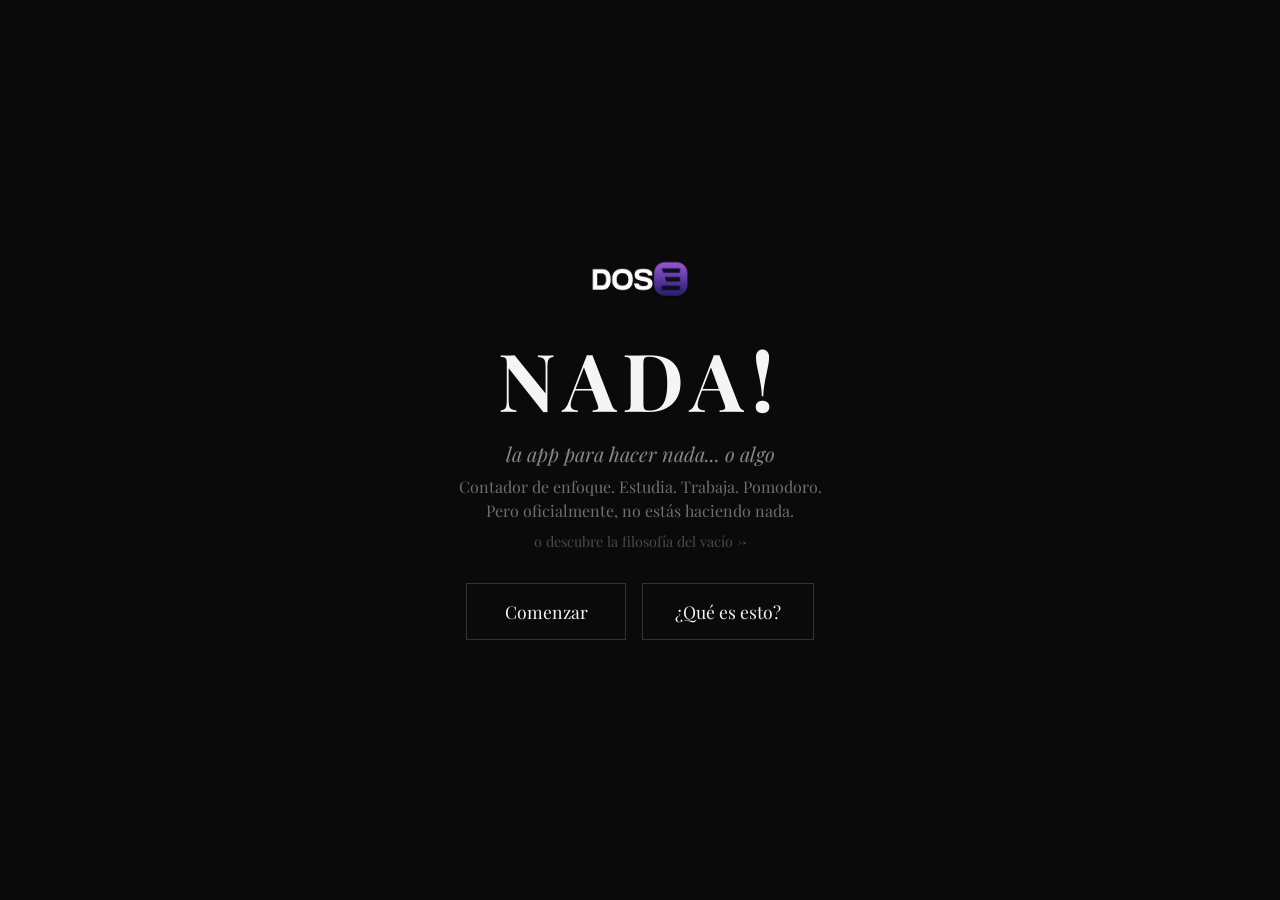
==== index.html @ 0133b2d2 "First commit" ====
<!DOCTYPE html>
<html lang="es">
<head>
    <meta charset="UTF-8">
    <meta name="viewport" content="width=device-width, initial-scale=1.0">
    <title>NADA! - La app para hacer... nada. O algo. Depende.</title>
    <meta name="description" content="NADA! el contador que te ayuda a enfocarte. Estudia, trabaja, Pomodoro. Pero oficialmente no estás haciendo nada.">
    <meta name="keywords" content="nada, contador, pomodoro, estudio, enfoque, trabajo, meditación">
    <meta name="author" content="Ernesto Flames (DOSe)">
    <meta name="robots" content="index, follow">
    
    <meta property="og:title" content="NADA! - La app para hacer... nada. O algo.">
    <meta property="og:description" content="El contador que te ayuda a enfocarte. Estudia, trabaja, Pomodoro. Pero oficialmente no estás haciendo nada.">
    <meta property="og:image" content="images/splash.png">
    <meta property="og:type" content="website">
    <meta property="og:locale" content="es_ES">
    
    <meta name="twitter:card" content="summary_large_image">
    <meta name="twitter:title" content="NADA! - La app para hacer... nada. O algo.">
    <meta name="twitter:description" content="El contador que te ayuda a enfocarte.">
    <meta name="twitter:image" content="images/splash.png">
    
    <link rel="canonical" href="https://nada.isdose.com/">
    <link rel="icon" type="image/png" href="images/favicon.ico">
    
    <link rel="stylesheet" href="style.css">
    <link rel="preconnect" href="https://fonts.googleapis.com">
    <link rel="preconnect" href="https://fonts.gstatic.com" crossorigin>
    <link href="https://fonts.googleapis.com/css2?family=Playfair+Display:wght@400;700&display=swap" rel="stylesheet">
    
    <script type="application/ld+json">
    {
        "@context": "https://schema.org",
        "@type": "WebApplication",
        "name": "NADA!",
        "description": "El contador que te ayuda a enfocarte. Estudia, trabaja, Pomodoro. Pero oficialmente no estás haciendo nada.",
        "applicationCategory": "ProductivityApplication",
        "operatingSystem": "Any",
        "offers": {
            "@type": "Offer",
            "price": "0",
            "priceCurrency": "USD"
        },
        "image": "images/splash.png"
    }
    </script>
</head>
<body>
    <main>
        <img src="images/logo.png" alt="Logo de NADA!" class="logo">
        
        <section id="home-view" class="view">
            <h1>NADA!</h1>
            <p class="subtitle">la app para hacer nada... o algo</p>
            <p class="description">Contador de enfoque. Estudia. Trabaja. Pomodoro.<br>Pero oficialmente, no estás haciendo nada.</p>
            <p class="philosophy-link">o descubre la filosofía del vacío →</p>
            <div class="button-group">
                <button id="btn-start-timer">Comenzar</button>
                <button id="btn-about">¿Qué es esto?</button>
            </div>
        </section>

        <section id="setup-view" class="view hidden">
            <h2>¿Cuánto tiempo?</h2>
            <p class="setup-hint">Minutos de enfoque profundo. O de nada. Depende de cómo lo veas.</p>
            <div class="input-group">
                <input type="number" id="minutes-input" min="1" step="1" inputmode="numeric" value="25">
                <label for="minutes-input">minutos</label>
            </div>
            <div class="preset-buttons">
                <button class="preset" data-minutes="25">Pomodoro (25)</button>
                <button class="preset" data-minutes="45">Maratón (45)</button>
                <button class="preset" data-minutes="90">Jornada (90)</button>
            </div>
            <p id="input-error" class="error hidden">Ingresa un número entero de minutos</p>
            <button id="btn-start" class="primary">Empezar a no hacer nada</button>
            <button id="btn-back-setup" class="secondary">Volver</button>
        </section>

        <section id="timer-view" class="view hidden">
            <div class="timer-circle">
                <p id="timer-display">25:00</p>
                <p id="timer-label">de nada</p>
            </div>
            <div class="progress-bar">
                <div id="progress-fill"></div>
            </div>
            <p id="status-msg" class="status-msg">Enfocado. O no haciendo nada. Lo mismo.</p>
            <div class="timer-controls">
                <button id="btn-pause" class="control-btn">Pausar</button>
                <button id="btn-end" class="control-btn secondary">Finalizar</button>
            </div>
        </section>

        <section id="complete-view" class="view hidden">
            <div class="complete-icon">✓</div>
            <h2>¡Felicidades!</h2>
            <p id="complete-msg">Has no hecho nada por 25 minutos.<br>Increíblemente productivo.</p>
            <button id="btn-back-complete" class="secondary">Volver al vacío</button>
        </section>

        <section id="about-view" class="view hidden">
            <h2>¿Qué es NADA!?</h2>
            <div class="about-content">
                <p><strong>Es un contador.</strong> Así de simple. Pon un número, presiona iniciar, y cuenta hacia abajo.</p>
                <p>Sirve para:</p>
                <ul>
                    <li>Estudiar sin distracciones</li>
                    <li>Trabajar en sesiones de enfoque</li>
                    <li>Pomodoro tradicional (25 min work, 5 min break)</li>
                    <li>Meditación guiada por tiempo</li>
                    <li>Simular estar ocupado sin hacer nada</li>
                </ul>
                <p>La diferencia con cualquier otro contador es que <strong>oficialmente no estás haciendo nada</strong>. Solo estás ahí. Existiendo. Contemplando el vacío mientras el tiempo pasa.</p>
            </div>
            <button id="btn-about-back" class="secondary">Volver</button>
        </section>

        <section id="philosophy-view" class="view hidden philosophy-section">
            <h2>El Arte de No Hacer Nada</h2>
            <div class="philosophy-content">
                <p class="prelude">*Despliega pergamino místico*</p>
                
                <p>Había una vez, en un universo que literalmente no tenía nada mejor que hacer, una pequeña app que nació con un propósito profundamente absurdo: contar el tiempo de aquellos que pretendían no hacer nada.</p>
                
                <p>Pero aquí está lo interesante, querido buscador de vacío: <strong>cuando te sientas a no hacer nada durante 25 minutos</strong>, ¿qué estás realmente haciendo?</p>
                
                <p>Estás haciendo algo. Estás:<br>
                • Ignorando 47 notificaciones<br>
                • Resistiendo el impulso de revisar el teléfono<br>
                • Sentado. Respirando. Existiendo.<br>
                • Practicando el arte perdido de simplemente *estar*.</p>
                
                <p class="quote">"La tensión más extrema no es hacer algo. Es hacer algo mientras finges que no haces nada. Eso, amigo mío, es donde nace la verdadera productividad虚无."</p>
                
                <p>El antiguo filósofo Diógenes vivía en un barril. Nadie le disait "tienes que ser productivo". Y sin embargo, su impacto en la filosofía duró milenios. ¿Cuántos libros podrías haber leído en el tiempo que has gastado leyendo esta descripción?</p>
                
                <p>La respuesta correcta es: muchos. Pero eso requiere hacer algo, y estamos aquí para no hacer nada.</p>
                
                <p class="mystic">Así que la próxima vez que alguien te pregunte qué haces, mírlos a los ojos y di: <strong>"Nada. Literalmente nada. Estoy corriendo un temporizador."</strong></p>
                
                <p>Porque en el fondo, <strong>no hacer nada es hacer algo</strong>. Es contradecirte a ti mismo. Es la paradoja del vacío productivo. Es el yin y el yang del existir sin esforzarse.</p>
                
                <p class="final">Y ahora que has leído todo esto... ¿cuánto tiempo acabas de perder que pudiste haber estado haciendo absolutamente nada?</p>
                
                <p class="signature">...esperando</p>
            </div>
            <button id="btn-philosophy-back" class="secondary">Volver al vacío</button>
            <button id="btn-philosophy-about" class="text-btn">Ir a "¿Qué es esto?" →</button>
        </section>

        <section id="paused-view" class="view hidden">
            <div class="paused-icon">⏸</div>
            <h2>Pausado</h2>
            <p id="paused-time" class="paused-time">24:37</p>
            <p class="paused-msg">El vacío se ha congelado en el tiempo.<br>Como tu productividad. Irónicamente.</p>
            <div class="timer-controls">
                <button id="btn-resume" class="control-btn">Continuar</button>
                <button id="btn-end-paused" class="control-btn secondary">Finalizar</button>
            </div>
        </section>
    </main>

    <script src="script.js"></script>
</body>
</html>
---- style.css ----
*, *::before, *::after {
    box-sizing: border-box;
    margin: 0;
    padding: 0;
}

:root {
    --bg-color: #0A0A0A;
    --text-primary: #F5F5F5;
    --text-secondary: #888888;
    --border-color: #333333;
    --hover-bg: #1a1a1a;
    --accent: #ffffff;
    --font-stack: 'Playfair Display', 'Georgia', 'Times New Roman', serif;
}

html, body {
    height: 100%;
}

body {
    background-color: var(--bg-color);
    color: var(--text-primary);
    font-family: var(--font-stack);
    display: flex;
    justify-content: center;
    align-items: center;
    min-height: 100vh;
    padding: 2rem 1rem;
    box-sizing: border-box;
}

main {
    text-align: center;
    max-width: 600px;
    width: 100%;
    max-height: calc(100vh - 4rem);
    overflow-y: auto;
    -webkit-overflow-scrolling: touch;
}

.view {
    transition: opacity 0.5s ease;
}

.view.hidden {
    display: none;
}

.logo {
    max-width: 100px;
    margin-bottom: 1.5rem;
    display: block;
    margin-left: auto;
    margin-right: auto;
}

h1 {
    font-size: clamp(3rem, 12vw, 5rem);
    font-weight: 700;
    margin-bottom: 0.5rem;
    letter-spacing: 0.1em;
}

h2 {
    font-size: clamp(1.5rem, 5vw, 2rem);
    font-weight: 400;
    margin-bottom: 1rem;
}

.subtitle {
    color: var(--text-secondary);
    font-size: clamp(1rem, 3vw, 1.25rem);
    font-style: italic;
    margin-bottom: 0.5rem;
}

.description {
    color: var(--text-secondary);
    font-size: clamp(0.85rem, 2vw, 1rem);
    margin-bottom: 0.5rem;
    opacity: 0.8;
    line-height: 1.5;
}

.philosophy-link {
    color: var(--text-secondary);
    font-size: 0.9rem;
    opacity: 0.5;
    cursor: pointer;
    margin-bottom: 2rem;
    transition: opacity 0.3s;
}

.philosophy-link:hover {
    opacity: 0.8;
    text-decoration: underline;
}

.button-group {
    display: flex;
    gap: 1rem;
    justify-content: center;
    flex-wrap: wrap;
}

button {
    background-color: transparent;
    border: 1px solid var(--border-color);
    color: var(--text-primary);
    font-family: var(--font-stack);
    font-size: clamp(0.95rem, 2.5vw, 1.1rem);
    padding: 1rem 2rem;
    cursor: pointer;
    transition: background-color 0.3s ease, color 0.3s ease, border-color 0.3s ease;
    min-width: 160px;
}

button:hover {
    background-color: var(--hover-bg);
    border-color: var(--text-secondary);
}

button.primary {
    border-color: var(--accent);
    font-weight: 700;
}

button.secondary {
    border-color: var(--border-color);
    margin-top: 1rem;
}

button.control-btn {
    min-width: 120px;
    padding: 0.75rem 1.5rem;
}

button.preset {
    min-width: auto;
    padding: 0.5rem 1rem;
    font-size: 0.9rem;
    border-color: var(--border-color);
    opacity: 0.7;
}

button.preset:hover {
    opacity: 1;
}

button.text-btn {
    border: none;
    color: var(--text-secondary);
    text-decoration: underline;
    font-size: 0.9rem;
    min-width: auto;
    padding: 0.5rem;
    margin-top: 0.5rem;
}

button.text-btn:hover {
    color: var(--text-primary);
    background: none;
}

.setup-hint {
    color: var(--text-secondary);
    font-size: 0.95rem;
    margin-bottom: 1.5rem;
    font-style: italic;
}

.input-group {
    display: flex;
    justify-content: center;
    align-items: center;
    gap: 1rem;
    margin-bottom: 1rem;
}

input[type="number"] {
    background-color: transparent;
    border: 1px solid var(--border-color);
    color: var(--text-primary);
    font-family: var(--font-stack);
    font-size: clamp(1.5rem, 5vw, 2rem);
    padding: 0.75rem 1rem;
    width: 120px;
    text-align: center;
    -moz-appearance: textfield;
}

input[type="number"]::-webkit-inner-spin-button,
input[type="number"]::-webkit-outer-spin-button {
    -webkit-appearance: none;
    margin: 0;
}

label {
    color: var(--text-secondary);
    font-size: 1.1rem;
}

.preset-buttons {
    display: flex;
    gap: 0.75rem;
    justify-content: center;
    margin-bottom: 1.5rem;
    flex-wrap: wrap;
}

.error {
    color: var(--text-secondary);
    font-size: 0.875rem;
    margin-bottom: 1rem;
    min-height: 1.5rem;
}

.error.visible {
    color: #aa4444;
}

.timer-circle {
    width: 250px;
    height: 250px;
    border: 3px solid var(--border-color);
    border-radius: 50%;
    display: flex;
    flex-direction: column;
    justify-content: center;
    align-items: center;
    margin: 0 auto 1.5rem;
}

#timer-display {
    font-size: clamp(3rem, 10vw, 4.5rem);
    font-weight: 700;
    letter-spacing: 0.05em;
}

#timer-label {
    color: var(--text-secondary);
    font-size: 1rem;
    margin-top: 0.5rem;
    font-style: italic;
}

.progress-bar {
    width: 100%;
    max-width: 300px;
    height: 4px;
    background: var(--border-color);
    margin: 0 auto 1.5rem;
    border-radius: 2px;
    overflow: hidden;
}

#progress-fill {
    height: 100%;
    background: var(--text-primary);
    width: 0%;
    transition: width 1s linear;
}

.status-msg {
    color: var(--text-secondary);
    font-size: 0.95rem;
    margin-bottom: 1.5rem;
    font-style: italic;
}

.timer-controls {
    display: flex;
    gap: 1rem;
    justify-content: center;
    flex-wrap: wrap;
}

.timer-controls button.secondary {
    margin-top: 0;
}

.complete-icon, .paused-icon {
    font-size: 4rem;
    margin-bottom: 1rem;
}

#complete-msg {
    color: var(--text-secondary);
    font-size: 1.1rem;
    line-height: 1.6;
    margin-bottom: 1.5rem;
}

.paused-time {
    font-size: clamp(2.5rem, 8vw, 3.5rem);
    font-weight: 700;
    margin-bottom: 1rem;
}

.paused-msg {
    color: var(--text-secondary);
    font-size: 1rem;
    line-height: 1.6;
    margin-bottom: 1.5rem;
}

.about-content, .philosophy-content {
    text-align: left;
    max-width: 500px;
    margin: 0 auto 1.5rem;
}

.about-content p, .philosophy-content p {
    color: var(--text-secondary);
    font-size: 1rem;
    line-height: 1.7;
    margin-bottom: 1rem;
}

.about-content p strong, .philosophy-content p strong {
    color: var(--text-primary);
}

.about-content ul {
    list-style: none;
    margin: 1rem 0 1.5rem 0;
    padding-left: 0;
}

.about-content ul li {
    color: var(--text-secondary);
    padding: 0.25rem 0;
    padding-left: 1.5rem;
    position: relative;
}

.about-content ul li::before {
    content: "•";
    position: absolute;
    left: 0;
    color: var(--text-primary);
}

.philosophy-content {
    text-align: center;
    padding: 1rem 0;
}

.prelude {
    font-size: 0.9rem;
    opacity: 0.5;
    margin-bottom: 1.5rem !important;
}

.quote {
    background: var(--hover-bg);
    border-left: 3px solid var(--text-primary);
    padding: 1rem 1.25rem;
    margin: 1.5rem 0;
    font-style: italic;
    color: var(--text-primary);
}

.mystic {
    font-size: 1.1rem;
    color: var(--text-primary);
    margin: 1.5rem 0;
}

.final {
    font-size: 0.95rem;
    margin-top: 1.5rem !important;
    border-top: 1px solid var(--border-color);
    padding-top: 1rem;
}

.signature {
    margin-top: 1.5rem !important;
    font-size: 0.85rem;
    opacity: 0.4;
}

.philosophy-section {
    padding: 2rem 1rem;
}

.philosophy-section .secondary {
    margin-top: 1.5rem;
}

.philosophy-section .text-btn {
    display: block;
    margin: 1rem auto 0;
}

@media (max-width: 480px) {
    .button-group {
        flex-direction: column;
        align-items: center;
    }

    button {
        width: 100%;
        max-width: 280px;
    }

    .timer-circle {
        width: 200px;
        height: 200px;
    }

    .preset-buttons {
        flex-direction: column;
        align-items: center;
    }

    .preset-buttons button {
        width: auto;
    }

    .philosophy-section {
        padding: 1.5rem 0.5rem;
    }
}
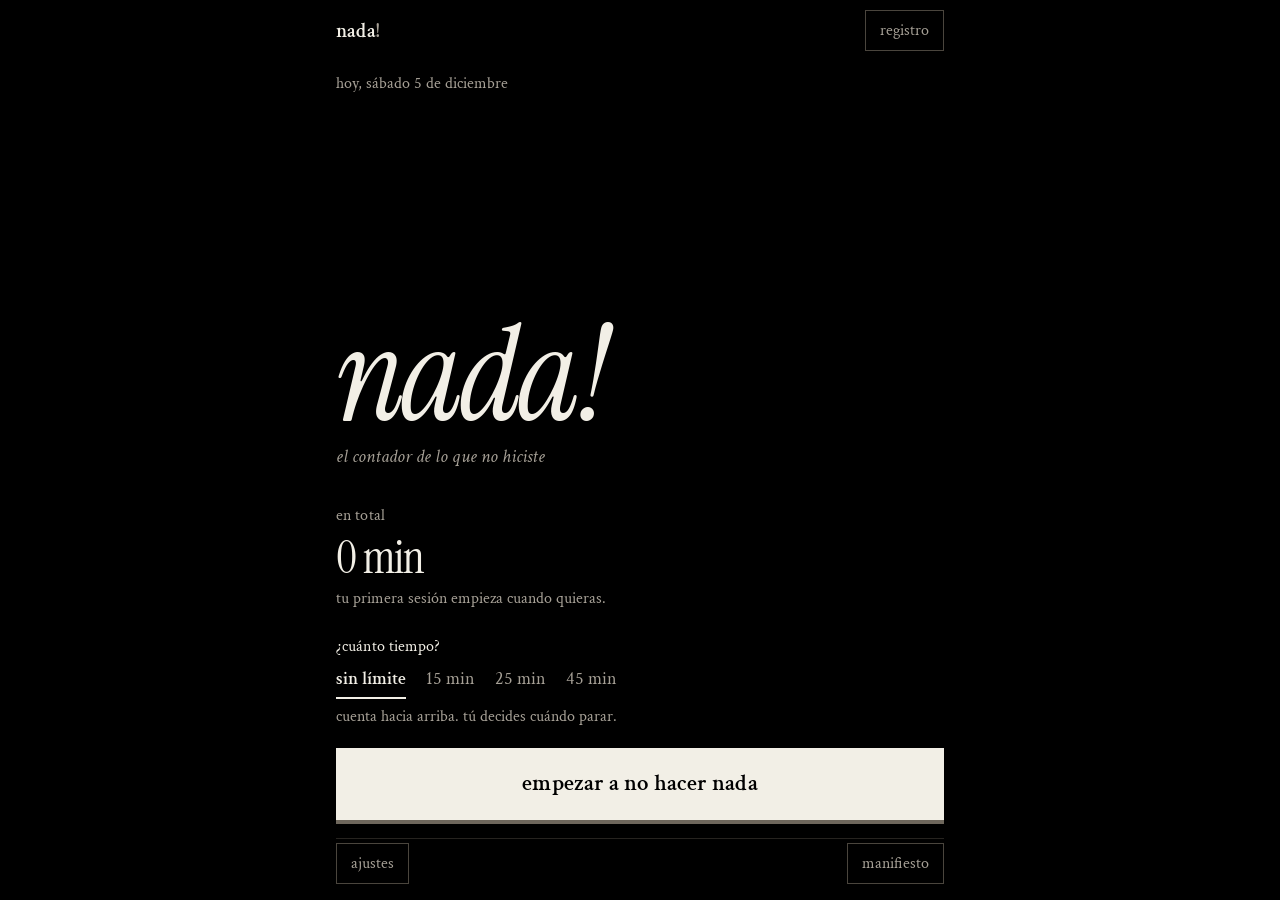
==== commit b56bb59c: "Rebuild the web as the web version of the app" ====
--- a/index.html
+++ b/index.html
@@ -1,166 +1,266 @@
 <!DOCTYPE html>
 <html lang="es">
 <head>
-    <meta charset="UTF-8">
-    <meta name="viewport" content="width=device-width, initial-scale=1.0">
-    <title>NADA! - La app para hacer... nada. O algo. Depende.</title>
-    <meta name="description" content="NADA! el contador que te ayuda a enfocarte. Estudia, trabaja, Pomodoro. Pero oficialmente no estás haciendo nada.">
-    <meta name="keywords" content="nada, contador, pomodoro, estudio, enfoque, trabajo, meditación">
-    <meta name="author" content="Ernesto Flames (DOSe)">
-    <meta name="robots" content="index, follow">
-    
-    <meta property="og:title" content="NADA! - La app para hacer... nada. O algo.">
-    <meta property="og:description" content="El contador que te ayuda a enfocarte. Estudia, trabaja, Pomodoro. Pero oficialmente no estás haciendo nada.">
-    <meta property="og:image" content="images/splash.png">
-    <meta property="og:type" content="website">
-    <meta property="og:locale" content="es_ES">
-    
-    <meta name="twitter:card" content="summary_large_image">
-    <meta name="twitter:title" content="NADA! - La app para hacer... nada. O algo.">
-    <meta name="twitter:description" content="El contador que te ayuda a enfocarte.">
-    <meta name="twitter:image" content="images/splash.png">
-    
-    <link rel="canonical" href="https://nada.isdose.com/">
-    <link rel="icon" type="image/png" href="images/favicon.ico">
-    
-    <link rel="stylesheet" href="style.css">
-    <link rel="preconnect" href="https://fonts.googleapis.com">
-    <link rel="preconnect" href="https://fonts.gstatic.com" crossorigin>
-    <link href="https://fonts.googleapis.com/css2?family=Playfair+Display:wght@400;700&display=swap" rel="stylesheet">
-    
-    <script type="application/ld+json">
-    {
-        "@context": "https://schema.org",
-        "@type": "WebApplication",
-        "name": "NADA!",
-        "description": "El contador que te ayuda a enfocarte. Estudia, trabaja, Pomodoro. Pero oficialmente no estás haciendo nada.",
-        "applicationCategory": "ProductivityApplication",
-        "operatingSystem": "Any",
-        "offers": {
-            "@type": "Offer",
-            "price": "0",
-            "priceCurrency": "USD"
-        },
-        "image": "images/splash.png"
-    }
-    </script>
+  <meta charset="utf-8">
+  <meta name="viewport" content="width=device-width, initial-scale=1, viewport-fit=cover">
+  <title>nada! — el contador de lo que no hiciste</title>
+  <meta name="description" content="nada! es un cronómetro para el tiempo que no le debes a nadie. Sin cuentas, sin nube y sin notificaciones que te pidan hacer más.">
+  <meta name="theme-color" content="#000000">
+  <meta name="color-scheme" content="dark">
+  <meta name="author" content="Ernesto Flames (DOSe)">
+  <meta name="robots" content="index, follow">
+  <link rel="canonical" href="https://nada.isdose.com/">
+  <link rel="icon" type="image/png" sizes="512x512" href="images/icon.png">
+  <link rel="apple-touch-icon" href="images/icon.png">
+
+  <meta property="og:title" content="nada! — el contador de lo que no hiciste">
+  <meta property="og:description" content="Un botón, un número que crece y un registro que se acumula. Sin cuentas, sin nube, sin prisa.">
+  <meta property="og:image" content="https://nada.isdose.com/images/og.png">
+  <meta property="og:image:width" content="1200">
+  <meta property="og:image:height" content="630">
+  <meta property="og:url" content="https://nada.isdose.com/">
+  <meta property="og:type" content="website">
+  <meta property="og:locale" content="es_ES">
+
+  <meta name="twitter:card" content="summary_large_image">
+  <meta name="twitter:title" content="nada! — el contador de lo que no hiciste">
+  <meta name="twitter:description" content="Un botón, un número que crece y un registro que se acumula.">
+  <meta name="twitter:image" content="https://nada.isdose.com/images/og.png">
+
+  <link rel="stylesheet" href="style.css">
+
+  <script type="application/ld+json">
+  {
+    "@context": "https://schema.org",
+    "@type": "WebApplication",
+    "name": "nada!",
+    "description": "El contador del tiempo que no le debes a nadie.",
+    "url": "https://nada.isdose.com/",
+    "applicationCategory": "LifestyleApplication",
+    "operatingSystem": "Any",
+    "inLanguage": "es",
+    "offers": {
+      "@type": "Offer",
+      "price": "0",
+      "priceCurrency": "USD"
+    },
+    "image": "https://nada.isdose.com/images/og.png"
+  }
+  </script>
 </head>
 <body>
-    <main>
-        <img src="images/logo.png" alt="Logo de NADA!" class="logo">
-        
-        <section id="home-view" class="view">
-            <h1>NADA!</h1>
-            <p class="subtitle">la app para hacer nada... o algo</p>
-            <p class="description">Contador de enfoque. Estudia. Trabaja. Pomodoro.<br>Pero oficialmente, no estás haciendo nada.</p>
-            <p class="philosophy-link">o descubre la filosofía del vacío →</p>
-            <div class="button-group">
-                <button id="btn-start-timer">Comenzar</button>
-                <button id="btn-about">¿Qué es esto?</button>
-            </div>
-        </section>
-
-        <section id="setup-view" class="view hidden">
-            <h2>¿Cuánto tiempo?</h2>
-            <p class="setup-hint">Minutos de enfoque profundo. O de nada. Depende de cómo lo veas.</p>
-            <div class="input-group">
-                <input type="number" id="minutes-input" min="1" step="1" inputmode="numeric" value="25">
-                <label for="minutes-input">minutos</label>
-            </div>
-            <div class="preset-buttons">
-                <button class="preset" data-minutes="25">Pomodoro (25)</button>
-                <button class="preset" data-minutes="45">Maratón (45)</button>
-                <button class="preset" data-minutes="90">Jornada (90)</button>
-            </div>
-            <p id="input-error" class="error hidden">Ingresa un número entero de minutos</p>
-            <button id="btn-start" class="primary">Empezar a no hacer nada</button>
-            <button id="btn-back-setup" class="secondary">Volver</button>
-        </section>
-
-        <section id="timer-view" class="view hidden">
-            <div class="timer-circle">
-                <p id="timer-display">25:00</p>
-                <p id="timer-label">de nada</p>
-            </div>
-            <div class="progress-bar">
-                <div id="progress-fill"></div>
-            </div>
-            <p id="status-msg" class="status-msg">Enfocado. O no haciendo nada. Lo mismo.</p>
-            <div class="timer-controls">
-                <button id="btn-pause" class="control-btn">Pausar</button>
-                <button id="btn-end" class="control-btn secondary">Finalizar</button>
-            </div>
-        </section>
-
-        <section id="complete-view" class="view hidden">
-            <div class="complete-icon">✓</div>
-            <h2>¡Felicidades!</h2>
-            <p id="complete-msg">Has no hecho nada por 25 minutos.<br>Increíblemente productivo.</p>
-            <button id="btn-back-complete" class="secondary">Volver al vacío</button>
-        </section>
-
-        <section id="about-view" class="view hidden">
-            <h2>¿Qué es NADA!?</h2>
-            <div class="about-content">
-                <p><strong>Es un contador.</strong> Así de simple. Pon un número, presiona iniciar, y cuenta hacia abajo.</p>
-                <p>Sirve para:</p>
-                <ul>
-                    <li>Estudiar sin distracciones</li>
-                    <li>Trabajar en sesiones de enfoque</li>
-                    <li>Pomodoro tradicional (25 min work, 5 min break)</li>
-                    <li>Meditación guiada por tiempo</li>
-                    <li>Simular estar ocupado sin hacer nada</li>
-                </ul>
-                <p>La diferencia con cualquier otro contador es que <strong>oficialmente no estás haciendo nada</strong>. Solo estás ahí. Existiendo. Contemplando el vacío mientras el tiempo pasa.</p>
-            </div>
-            <button id="btn-about-back" class="secondary">Volver</button>
-        </section>
-
-        <section id="philosophy-view" class="view hidden philosophy-section">
-            <h2>El Arte de No Hacer Nada</h2>
-            <div class="philosophy-content">
-                <p class="prelude">*Despliega pergamino místico*</p>
-                
-                <p>Había una vez, en un universo que literalmente no tenía nada mejor que hacer, una pequeña app que nació con un propósito profundamente absurdo: contar el tiempo de aquellos que pretendían no hacer nada.</p>
-                
-                <p>Pero aquí está lo interesante, querido buscador de vacío: <strong>cuando te sientas a no hacer nada durante 25 minutos</strong>, ¿qué estás realmente haciendo?</p>
-                
-                <p>Estás haciendo algo. Estás:<br>
-                • Ignorando 47 notificaciones<br>
-                • Resistiendo el impulso de revisar el teléfono<br>
-                • Sentado. Respirando. Existiendo.<br>
-                • Practicando el arte perdido de simplemente *estar*.</p>
-                
-                <p class="quote">"La tensión más extrema no es hacer algo. Es hacer algo mientras finges que no haces nada. Eso, amigo mío, es donde nace la verdadera productividad虚无."</p>
-                
-                <p>El antiguo filósofo Diógenes vivía en un barril. Nadie le disait "tienes que ser productivo". Y sin embargo, su impacto en la filosofía duró milenios. ¿Cuántos libros podrías haber leído en el tiempo que has gastado leyendo esta descripción?</p>
-                
-                <p>La respuesta correcta es: muchos. Pero eso requiere hacer algo, y estamos aquí para no hacer nada.</p>
-                
-                <p class="mystic">Así que la próxima vez que alguien te pregunte qué haces, mírlos a los ojos y di: <strong>"Nada. Literalmente nada. Estoy corriendo un temporizador."</strong></p>
-                
-                <p>Porque en el fondo, <strong>no hacer nada es hacer algo</strong>. Es contradecirte a ti mismo. Es la paradoja del vacío productivo. Es el yin y el yang del existir sin esforzarse.</p>
-                
-                <p class="final">Y ahora que has leído todo esto... ¿cuánto tiempo acabas de perder que pudiste haber estado haciendo absolutamente nada?</p>
-                
-                <p class="signature">...esperando</p>
-            </div>
-            <button id="btn-philosophy-back" class="secondary">Volver al vacío</button>
-            <button id="btn-philosophy-about" class="text-btn">Ir a "¿Qué es esto?" →</button>
-        </section>
-
-        <section id="paused-view" class="view hidden">
-            <div class="paused-icon">⏸</div>
-            <h2>Pausado</h2>
-            <p id="paused-time" class="paused-time">24:37</p>
-            <p class="paused-msg">El vacío se ha congelado en el tiempo.<br>Como tu productividad. Irónicamente.</p>
-            <div class="timer-controls">
-                <button id="btn-resume" class="control-btn">Continuar</button>
-                <button id="btn-end-paused" class="control-btn secondary">Finalizar</button>
-            </div>
-        </section>
-    </main>
-
-    <script src="script.js"></script>
+  <div class="aurora" id="aurora" aria-hidden="true"><span></span><span></span></div>
+
+  <main class="shell">
+    <section class="view" id="view-home" data-view="home">
+      <header class="topbar">
+        <span class="wordmark" aria-label="nada!">nada<span class="exclaim">!</span></span>
+        <button class="footnote" id="home-history" type="button">registro</button>
+      </header>
+
+      <div class="home-body">
+        <p class="dateline" id="dateline"></p>
+
+        <div class="home-main">
+          <h1 class="hero">nada!</h1>
+          <p class="tagline">el contador de lo que no hiciste</p>
+
+          <button class="total" id="home-total-button" type="button">
+            <span class="section-label">en total</span>
+            <span class="total-value" id="home-total">0 min</span>
+            <span class="total-meta" id="home-meta">tu primera sesión empieza cuando quieras.</span>
+          </button>
+
+          <div class="duration">
+            <p class="section-label on-bone">¿cuánto tiempo?</p>
+            <div class="choices" id="choices" role="group" aria-label="Duración de la sesión"></div>
+            <p class="hint" id="duration-hint">cuenta hacia arriba. tú decides cuándo parar.</p>
+          </div>
+        </div>
+      </div>
+
+      <div class="dock">
+        <button class="btn solid" id="start-session" type="button">empezar a no hacer nada</button>
+        <div class="hairline"></div>
+        <div class="dock-row">
+          <button class="footnote" id="open-settings" type="button">ajustes</button>
+          <button class="footnote" id="open-manifesto" type="button">manifiesto</button>
+        </div>
+      </div>
+    </section>
+
+    <section class="view" id="view-session" data-view="session">
+      <header class="topbar">
+        <span class="wordmark" aria-label="nada!">nada<span class="exclaim">!</span></span>
+        <span class="status" id="session-status" hidden>en pausa</span>
+      </header>
+
+      <div class="session-body">
+        <div class="clock" id="clock" role="timer" aria-live="off">00:00</div>
+        <p class="session-line" id="session-line">acabas de dejar de hacer algo</p>
+        <p class="session-sub" id="session-sub" hidden></p>
+
+        <div class="goal-block" id="goal-block" hidden>
+          <div class="goal-row">
+            <span id="goal-label"></span>
+            <span class="remaining" id="goal-remaining"></span>
+          </div>
+          <div class="progress"><span id="progress-fill"></span></div>
+        </div>
+      </div>
+
+      <div class="dock">
+        <button class="btn solid" id="toggle-pause" type="button">pausar</button>
+        <button class="btn quiet" id="finish-session" type="button">terminar</button>
+      </div>
+    </section>
+
+    <section class="view" id="view-summary" data-view="summary">
+      <header class="topbar">
+        <span class="wordmark" aria-label="nada!">nada<span class="exclaim">!</span></span>
+        <button class="footnote" id="close-summary" type="button">cerrar</button>
+      </header>
+
+      <div class="summary-body">
+        <p class="section-label" id="summary-label"></p>
+        <p class="summary-duration" id="summary-duration"></p>
+        <p class="summary-unit">de nada.</p>
+        <p class="summary-copy" id="summary-copy"></p>
+        <p class="summary-total" id="summary-total"></p>
+      </div>
+
+      <div class="dock">
+        <button class="btn solid" id="start-again" type="button">seguir sin hacer nada</button>
+        <button class="btn quiet" id="summary-home" type="button">volver al inicio</button>
+      </div>
+    </section>
+
+    <section class="view" id="view-history" data-view="history">
+      <header class="topbar">
+        <button class="footnote" id="history-back" type="button">volver</button>
+        <span class="wordmark" aria-label="nada!">nada<span class="exclaim">!</span></span>
+      </header>
+
+      <div class="history-body">
+        <p class="section-label">registro</p>
+        <p class="history-total" id="history-total">—</p>
+        <p class="history-meta" id="history-meta">ninguna sesión · sin racha</p>
+        <p class="history-since" id="history-since" hidden></p>
+        <p class="history-longest" id="history-longest" hidden></p>
+        <div class="history-actions" id="history-actions" hidden>
+          <button class="footnote" id="copy-summary" type="button">copiar resumen</button>
+        </div>
+
+        <div class="hairline history-rule" id="history-rule" hidden></div>
+        <div id="history-entries"></div>
+
+        <div class="empty" id="history-empty">
+          <p class="empty-title">aquí todavía<br>no hay nada.</p>
+          <p class="empty-copy">empieza con un minuto y mira cómo se acumula.</p>
+          <button class="btn solid" id="history-start" type="button">empezar a no hacer nada</button>
+        </div>
+      </div>
+    </section>
+
+    <section class="view" id="view-manifesto" data-view="manifesto">
+      <header class="topbar">
+        <button class="footnote" id="manifesto-back" type="button">volver</button>
+        <span class="wordmark" aria-label="nada!">nada<span class="exclaim">!</span></span>
+      </header>
+
+      <div class="prose">
+        <h2 class="prose-title">la filosofía<br>del vacío</h2>
+        <p class="prose-lead">No hacer nada no es un error del día.<br>Es la parte del día que no le debes a nadie.</p>
+        <div class="hairline"></div>
+        <p>Nos enseñaron a medir el tiempo por lo que producimos. Cada minuto tiene que justificarse: aprender algo, resolver algo, optimizar algo. Hasta descansar se volvió una tarea pendiente.</p>
+        <p>La app propone lo contrario. Un contador que no te pide una meta, ni una racha, ni una identidad. Solo mide el rato en el que no le rendiste cuentas a nadie.</p>
+        <blockquote>La productividad te mide por lo que produces. Esto te mide por lo que te permites.</blockquote>
+        <p>Un minuto sin hacer nada no se recupera. Se gasta. Y está bien. No todo lo que cuenta se puede contar, pero este aparato lo intenta de todos modos.</p>
+        <p>Diógenes vivía en un barril y no por eso dejó de ser recordado. Tú no necesitas un barril. Necesitas veinticinco minutos y la valentía de no llenarlos.</p>
+        <p class="final">empieza. o no. el contador está aquí para cuando decidas que el vacío también merece un registro.</p>
+        <p class="signature">— nada!</p>
+      </div>
+    </section>
+  </main>
+
+  <dialog class="sheet" id="settings-dialog" aria-labelledby="settings-title">
+    <div class="sheet-inner">
+      <div class="sheet-head">
+        <h2 class="sheet-title" id="settings-title">ajustes</h2>
+        <button class="footnote" data-close type="button">listo</button>
+      </div>
+
+      <p class="section-label on-bone">tiempos rápidos</p>
+      <p class="caption">los tres tiempos de la pantalla principal. edítalos a tu gusto.</p>
+      <div class="time-rows" id="time-rows"></div>
+
+      <div class="hairline"></div>
+
+      <div class="switch-row">
+        <div>
+          <p class="switch-title">sonido al terminar</p>
+          <p class="caption">un tono corto cuando se guarda la sesión.</p>
+        </div>
+        <button class="switch" id="sound-toggle" type="button" role="switch" aria-checked="true" aria-label="Sonido al terminar"><span></span></button>
+      </div>
+      <button class="footnote" id="test-sound" type="button">probar sonido</button>
+
+      <div class="hairline"></div>
+
+      <button class="footnote wide" id="open-manifesto-settings" type="button">la filosofía del vacío</button>
+      <button class="footnote wide" id="open-about" type="button">acerca de nada!</button>
+      <p class="caption">las notificaciones y el widget viven en la app de android.</p>
+      <p class="caption">todo se queda en este navegador. nada viaja a ningún lado.</p>
+      <p class="version">versión web · sin cuentas, sin nube, sin prisa</p>
+    </div>
+  </dialog>
+
+  <dialog class="sheet confirm" id="confirm-dialog" aria-labelledby="confirm-title">
+    <div class="sheet-inner">
+      <h2 class="sheet-title" id="confirm-title">borrar esta sesión</h2>
+      <p class="confirm-copy">desaparecerá del registro. el tiempo ya lo perdiste igual.</p>
+      <div class="confirm-actions">
+        <button class="footnote" id="confirm-cancel" type="button">cancelar</button>
+        <button class="footnote" id="confirm-delete" type="button">borrar</button>
+      </div>
+    </div>
+  </dialog>
+
+  <dialog class="sheet" id="session-dialog" aria-labelledby="session-dialog-label">
+    <div class="sheet-inner">
+      <p class="section-label" id="session-dialog-label"></p>
+      <p class="dialog-duration" id="session-dialog-duration"></p>
+      <p class="dialog-unit">de nada.</p>
+      <p class="dialog-copy" id="session-dialog-copy"></p>
+      <button class="footnote" id="delete-session" type="button">borrar sesión</button>
+      <div class="dialog-footer">
+        <button class="footnote" data-close type="button">cerrar</button>
+      </div>
+    </div>
+  </dialog>
+
+  <dialog class="sheet" id="about-dialog" aria-labelledby="about-title">
+    <div class="sheet-inner">
+      <div class="sheet-head">
+        <span class="wordmark about-wordmark" id="about-title">nada<span class="exclaim">!</span></span>
+        <button class="footnote" data-close type="button">cerrar</button>
+      </div>
+      <p class="about-lead">el tiempo que no le debes a nadie.</p>
+      <p class="about-copy">sin cuentas. sin anuncios. sin nube. todo se queda en este navegador.</p>
+      <p class="about-copy">la app de android suma notificación persistente, widget y aviso de meta.</p>
+      <div class="hairline"></div>
+      <p class="about-small">hecho con html, css y javascript, instrument serif y crimson text.</p>
+      <p class="about-small">ernesto flames (dose) · licencia mit.</p>
+      <p class="about-small">la app de android vive en <a href="https://github.com/isDOSe/nada-flutter" target="_blank" rel="noreferrer">github.com/isDOSe/nada-flutter</a>.</p>
+    </div>
+  </dialog>
+
+  <div class="sr-only" id="live" aria-live="polite"></div>
+
+  <noscript>
+    <p class="noscript">nada! necesita javascript para contar el tiempo. la app de android funciona sin esto.</p>
+  </noscript>
+
+  <script src="script.js"></script>
 </body>
-</html>+</html>
--- a/style.css
+++ b/style.css
@@ -1,425 +1,1246 @@
-*, *::before, *::after {
-    box-sizing: border-box;
-    margin: 0;
-    padding: 0;
+@font-face {
+  font-family: 'Instrument Serif';
+  src: url('fonts/InstrumentSerif-Regular.ttf') format('truetype');
+  font-weight: 400;
+  font-style: normal;
+  font-display: swap;
+}
+
+@font-face {
+  font-family: 'Instrument Serif';
+  src: url('fonts/InstrumentSerif-Italic.ttf') format('truetype');
+  font-weight: 400;
+  font-style: italic;
+  font-display: swap;
+}
+
+@font-face {
+  font-family: 'Crimson Text';
+  src: url('fonts/CrimsonText-Regular.ttf') format('truetype');
+  font-weight: 400;
+  font-style: normal;
+  font-display: swap;
+}
+
+@font-face {
+  font-family: 'Crimson Text';
+  src: url('fonts/CrimsonText-Italic.ttf') format('truetype');
+  font-weight: 400;
+  font-style: italic;
+  font-display: swap;
+}
+
+@font-face {
+  font-family: 'Crimson Text';
+  src: url('fonts/CrimsonText-SemiBold.ttf') format('truetype');
+  font-weight: 600;
+  font-style: normal;
+  font-display: swap;
 }
 
 :root {
-    --bg-color: #0A0A0A;
-    --text-primary: #F5F5F5;
-    --text-secondary: #888888;
-    --border-color: #333333;
-    --hover-bg: #1a1a1a;
-    --accent: #ffffff;
-    --font-stack: 'Playfair Display', 'Georgia', 'Times New Roman', serif;
-}
-
-html, body {
-    height: 100%;
-}
-
+  --void: #000000;
+  --bone: #f2efe6;
+  --ash: #a6a096;
+  --faint: #8b857a;
+  --hairline: #26231f;
+  --edge: #4a453d;
+  --relief: #6e675c;
+  --pressed: #131210;
+  --display: 'Instrument Serif', 'Times New Roman', serif;
+  --text: 'Crimson Text', Georgia, serif;
+}
+
+*,
+*::before,
+*::after {
+  box-sizing: border-box;
+}
+
+html,
 body {
-    background-color: var(--bg-color);
-    color: var(--text-primary);
-    font-family: var(--font-stack);
-    display: flex;
-    justify-content: center;
-    align-items: center;
-    min-height: 100vh;
-    padding: 2rem 1rem;
-    box-sizing: border-box;
-}
-
-main {
-    text-align: center;
-    max-width: 600px;
-    width: 100%;
-    max-height: calc(100vh - 4rem);
-    overflow-y: auto;
-    -webkit-overflow-scrolling: touch;
+  height: 100%;
+}
+
+body {
+  margin: 0;
+  overflow: hidden;
+  background: var(--void);
+  color: var(--bone);
+  font-family: var(--text);
+  font-size: 18px;
+  line-height: 1.5;
+  -webkit-font-smoothing: antialiased;
+  text-rendering: optimizeLegibility;
+}
+
+button,
+input {
+  font: inherit;
+  color: inherit;
+}
+
+button {
+  cursor: pointer;
+}
+
+button:disabled {
+  cursor: default;
+}
+
+a {
+  color: var(--bone);
+  text-underline-offset: 3px;
+}
+
+[hidden] {
+  display: none !important;
+}
+
+::selection {
+  background: rgba(242, 239, 230, 0.2);
+}
+
+:focus-visible {
+  outline: 1px solid var(--bone);
+  outline-offset: 4px;
+}
+
+.sr-only {
+  position: absolute;
+  width: 1px;
+  height: 1px;
+  padding: 0;
+  margin: -1px;
+  overflow: hidden;
+  clip: rect(0, 0, 0, 0);
+  white-space: nowrap;
+  border: 0;
+}
+
+/* the quiet light behind a running session */
+
+.aurora {
+  position: fixed;
+  inset: 0;
+  z-index: 0;
+  overflow: hidden;
+  pointer-events: none;
+  opacity: 0;
+  transition: opacity 0.8s ease;
+}
+
+.aurora.is-on {
+  opacity: 1;
+}
+
+.aurora span {
+  position: absolute;
+  width: 68vmax;
+  height: 68vmax;
+  border-radius: 50%;
+  background: radial-gradient(
+    circle,
+    rgba(242, 239, 230, 0.075) 0%,
+    rgba(242, 239, 230, 0.026) 52%,
+    rgba(242, 239, 230, 0) 100%
+  );
+  will-change: transform;
+}
+
+.aurora span:first-child {
+  top: -24vmax;
+  left: -18vmax;
+  animation: drift-a 44s ease-in-out infinite alternate;
+}
+
+.aurora span:last-child {
+  right: -22vmax;
+  bottom: -26vmax;
+  animation: drift-b 58s ease-in-out infinite alternate;
+}
+
+.aurora.is-paused span {
+  animation-play-state: paused;
+}
+
+@keyframes drift-a {
+  from {
+    transform: translate3d(0, 0, 0) scale(1);
+  }
+  to {
+    transform: translate3d(16vmax, 10vmax, 0) scale(1.08);
+  }
+}
+
+@keyframes drift-b {
+  from {
+    transform: translate3d(0, 0, 0) scale(1.06);
+  }
+  to {
+    transform: translate3d(-14vmax, -12vmax, 0) scale(1);
+  }
+}
+
+/* the frame */
+
+.shell {
+  position: relative;
+  z-index: 1;
+  display: flex;
+  flex-direction: column;
+  width: 100%;
+  max-width: 660px;
+  height: 100vh;
+  height: 100dvh;
+  margin: 0 auto;
+  padding-right: max(26px, env(safe-area-inset-right));
+  padding-left: max(26px, env(safe-area-inset-left));
 }
 
 .view {
-    transition: opacity 0.5s ease;
-}
-
-.view.hidden {
-    display: none;
-}
-
-.logo {
-    max-width: 100px;
-    margin-bottom: 1.5rem;
-    display: block;
-    margin-left: auto;
-    margin-right: auto;
-}
-
-h1 {
-    font-size: clamp(3rem, 12vw, 5rem);
-    font-weight: 700;
-    margin-bottom: 0.5rem;
-    letter-spacing: 0.1em;
-}
-
-h2 {
-    font-size: clamp(1.5rem, 5vw, 2rem);
-    font-weight: 400;
-    margin-bottom: 1rem;
-}
-
-.subtitle {
-    color: var(--text-secondary);
-    font-size: clamp(1rem, 3vw, 1.25rem);
-    font-style: italic;
-    margin-bottom: 0.5rem;
-}
-
-.description {
-    color: var(--text-secondary);
-    font-size: clamp(0.85rem, 2vw, 1rem);
-    margin-bottom: 0.5rem;
-    opacity: 0.8;
-    line-height: 1.5;
-}
-
-.philosophy-link {
-    color: var(--text-secondary);
-    font-size: 0.9rem;
-    opacity: 0.5;
-    cursor: pointer;
-    margin-bottom: 2rem;
-    transition: opacity 0.3s;
-}
-
-.philosophy-link:hover {
-    opacity: 0.8;
-    text-decoration: underline;
-}
-
-.button-group {
-    display: flex;
-    gap: 1rem;
-    justify-content: center;
-    flex-wrap: wrap;
-}
-
-button {
-    background-color: transparent;
-    border: 1px solid var(--border-color);
-    color: var(--text-primary);
-    font-family: var(--font-stack);
-    font-size: clamp(0.95rem, 2.5vw, 1.1rem);
-    padding: 1rem 2rem;
-    cursor: pointer;
-    transition: background-color 0.3s ease, color 0.3s ease, border-color 0.3s ease;
-    min-width: 160px;
-}
-
-button:hover {
-    background-color: var(--hover-bg);
-    border-color: var(--text-secondary);
-}
-
-button.primary {
-    border-color: var(--accent);
-    font-weight: 700;
-}
-
-button.secondary {
-    border-color: var(--border-color);
-    margin-top: 1rem;
-}
-
-button.control-btn {
-    min-width: 120px;
-    padding: 0.75rem 1.5rem;
-}
-
-button.preset {
-    min-width: auto;
-    padding: 0.5rem 1rem;
-    font-size: 0.9rem;
-    border-color: var(--border-color);
-    opacity: 0.7;
-}
-
-button.preset:hover {
-    opacity: 1;
-}
-
-button.text-btn {
-    border: none;
-    color: var(--text-secondary);
-    text-decoration: underline;
-    font-size: 0.9rem;
-    min-width: auto;
-    padding: 0.5rem;
-    margin-top: 0.5rem;
-}
-
-button.text-btn:hover {
-    color: var(--text-primary);
-    background: none;
-}
-
-.setup-hint {
-    color: var(--text-secondary);
-    font-size: 0.95rem;
-    margin-bottom: 1.5rem;
-    font-style: italic;
-}
-
-.input-group {
-    display: flex;
-    justify-content: center;
-    align-items: center;
-    gap: 1rem;
-    margin-bottom: 1rem;
-}
-
-input[type="number"] {
-    background-color: transparent;
-    border: 1px solid var(--border-color);
-    color: var(--text-primary);
-    font-family: var(--font-stack);
-    font-size: clamp(1.5rem, 5vw, 2rem);
-    padding: 0.75rem 1rem;
-    width: 120px;
-    text-align: center;
-    -moz-appearance: textfield;
-}
-
-input[type="number"]::-webkit-inner-spin-button,
-input[type="number"]::-webkit-outer-spin-button {
-    -webkit-appearance: none;
-    margin: 0;
-}
-
-label {
-    color: var(--text-secondary);
-    font-size: 1.1rem;
-}
-
-.preset-buttons {
-    display: flex;
-    gap: 0.75rem;
-    justify-content: center;
-    margin-bottom: 1.5rem;
-    flex-wrap: wrap;
-}
-
-.error {
-    color: var(--text-secondary);
-    font-size: 0.875rem;
-    margin-bottom: 1rem;
-    min-height: 1.5rem;
-}
-
-.error.visible {
-    color: #aa4444;
-}
-
-.timer-circle {
-    width: 250px;
-    height: 250px;
-    border: 3px solid var(--border-color);
-    border-radius: 50%;
-    display: flex;
-    flex-direction: column;
-    justify-content: center;
-    align-items: center;
-    margin: 0 auto 1.5rem;
-}
-
-#timer-display {
-    font-size: clamp(3rem, 10vw, 4.5rem);
-    font-weight: 700;
-    letter-spacing: 0.05em;
-}
-
-#timer-label {
-    color: var(--text-secondary);
-    font-size: 1rem;
-    margin-top: 0.5rem;
-    font-style: italic;
-}
-
-.progress-bar {
-    width: 100%;
-    max-width: 300px;
-    height: 4px;
-    background: var(--border-color);
-    margin: 0 auto 1.5rem;
-    border-radius: 2px;
-    overflow: hidden;
-}
-
-#progress-fill {
-    height: 100%;
-    background: var(--text-primary);
-    width: 0%;
-    transition: width 1s linear;
-}
-
-.status-msg {
-    color: var(--text-secondary);
-    font-size: 0.95rem;
-    margin-bottom: 1.5rem;
-    font-style: italic;
-}
-
-.timer-controls {
-    display: flex;
-    gap: 1rem;
-    justify-content: center;
-    flex-wrap: wrap;
-}
-
-.timer-controls button.secondary {
-    margin-top: 0;
-}
-
-.complete-icon, .paused-icon {
-    font-size: 4rem;
-    margin-bottom: 1rem;
-}
-
-#complete-msg {
-    color: var(--text-secondary);
-    font-size: 1.1rem;
-    line-height: 1.6;
-    margin-bottom: 1.5rem;
-}
-
-.paused-time {
-    font-size: clamp(2.5rem, 8vw, 3.5rem);
-    font-weight: 700;
-    margin-bottom: 1rem;
-}
-
-.paused-msg {
-    color: var(--text-secondary);
-    font-size: 1rem;
-    line-height: 1.6;
-    margin-bottom: 1.5rem;
-}
-
-.about-content, .philosophy-content {
-    text-align: left;
-    max-width: 500px;
-    margin: 0 auto 1.5rem;
-}
-
-.about-content p, .philosophy-content p {
-    color: var(--text-secondary);
-    font-size: 1rem;
-    line-height: 1.7;
-    margin-bottom: 1rem;
-}
-
-.about-content p strong, .philosophy-content p strong {
-    color: var(--text-primary);
-}
-
-.about-content ul {
-    list-style: none;
-    margin: 1rem 0 1.5rem 0;
-    padding-left: 0;
-}
-
-.about-content ul li {
-    color: var(--text-secondary);
-    padding: 0.25rem 0;
-    padding-left: 1.5rem;
-    position: relative;
-}
-
-.about-content ul li::before {
-    content: "•";
-    position: absolute;
-    left: 0;
-    color: var(--text-primary);
-}
-
-.philosophy-content {
-    text-align: center;
-    padding: 1rem 0;
-}
-
-.prelude {
-    font-size: 0.9rem;
-    opacity: 0.5;
-    margin-bottom: 1.5rem !important;
-}
-
-.quote {
-    background: var(--hover-bg);
-    border-left: 3px solid var(--text-primary);
-    padding: 1rem 1.25rem;
-    margin: 1.5rem 0;
-    font-style: italic;
-    color: var(--text-primary);
-}
-
-.mystic {
-    font-size: 1.1rem;
-    color: var(--text-primary);
-    margin: 1.5rem 0;
-}
-
-.final {
-    font-size: 0.95rem;
-    margin-top: 1.5rem !important;
-    border-top: 1px solid var(--border-color);
-    padding-top: 1rem;
-}
-
-.signature {
-    margin-top: 1.5rem !important;
-    font-size: 0.85rem;
-    opacity: 0.4;
-}
-
-.philosophy-section {
-    padding: 2rem 1rem;
-}
-
-.philosophy-section .secondary {
-    margin-top: 1.5rem;
-}
-
-.philosophy-section .text-btn {
-    display: block;
-    margin: 1rem auto 0;
-}
-
-@media (max-width: 480px) {
-    .button-group {
-        flex-direction: column;
-        align-items: center;
-    }
-
-    button {
-        width: 100%;
-        max-width: 280px;
-    }
-
-    .timer-circle {
-        width: 200px;
-        height: 200px;
-    }
-
-    .preset-buttons {
-        flex-direction: column;
-        align-items: center;
-    }
-
-    .preset-buttons button {
-        width: auto;
-    }
-
-    .philosophy-section {
-        padding: 1.5rem 0.5rem;
-    }
-}+  display: none;
+  flex: 1;
+  flex-direction: column;
+  min-height: 0;
+}
+
+.view.is-active {
+  display: flex;
+  animation: view-in 0.38s cubic-bezier(0.2, 0.8, 0.2, 1) both;
+}
+
+@keyframes view-in {
+  from {
+    opacity: 0;
+    transform: translateY(6px);
+  }
+}
+
+.topbar {
+  display: flex;
+  flex: 0 0 auto;
+  align-items: center;
+  justify-content: space-between;
+  gap: 16px;
+  min-height: 48px;
+  padding-top: max(10px, env(safe-area-inset-top));
+}
+
+.wordmark {
+  font-family: var(--text);
+  font-size: 20px;
+  font-weight: 600;
+  line-height: 1;
+  letter-spacing: 0.2px;
+  color: var(--bone);
+  white-space: nowrap;
+}
+
+.wordmark .exclaim {
+  color: var(--ash);
+}
+
+.status {
+  font-size: 16px;
+  line-height: 1.4;
+  color: var(--ash);
+}
+
+.hairline {
+  flex: 0 0 auto;
+  width: 100%;
+  height: 1px;
+  background: var(--hairline);
+}
+
+.section-label {
+  margin: 0;
+  font-size: 16px;
+  line-height: 1.4;
+  letter-spacing: 0.1px;
+  color: var(--ash);
+}
+
+.section-label.on-bone {
+  color: var(--bone);
+}
+
+.caption {
+  margin: 8px 0 0;
+  font-size: 16px;
+  line-height: 1.4;
+  color: var(--ash);
+}
+
+/* actions */
+
+.btn {
+  width: 100%;
+  padding: 21px 22px;
+  border-radius: 0;
+  border: 1px solid transparent;
+  font-family: var(--text);
+  font-size: 23px;
+  line-height: 1.2;
+  letter-spacing: 0.1px;
+  text-align: center;
+  transition:
+    transform 0.14s ease,
+    box-shadow 0.14s ease,
+    background-color 0.14s ease,
+    border-color 0.14s ease;
+}
+
+.btn.solid {
+  background: var(--bone);
+  color: var(--void);
+  font-weight: 600;
+  box-shadow: 0 4px 0 var(--relief);
+}
+
+.btn.solid:active {
+  background: var(--ash);
+  box-shadow: none;
+  transform: translateY(4px);
+}
+
+.btn.solid.is-depressed {
+  border-color: var(--edge);
+  box-shadow: none;
+  transform: translateY(4px);
+}
+
+.btn.quiet {
+  width: auto;
+  align-self: center;
+  padding: 12px 16px;
+  border-color: var(--edge);
+  background: transparent;
+  color: var(--bone);
+  font-size: 18px;
+}
+
+.btn.quiet:active {
+  border-color: var(--ash);
+  background: var(--pressed);
+}
+
+.footnote {
+  display: inline-block;
+  padding: 10px 14px;
+  border-radius: 0;
+  border: 1px solid var(--edge);
+  background: transparent;
+  color: var(--ash);
+  font-family: var(--text);
+  font-size: 16px;
+  line-height: 1.2;
+  text-align: center;
+  transition:
+    background-color 0.15s ease,
+    border-color 0.15s ease,
+    color 0.15s ease;
+}
+
+.footnote:active,
+.footnote.is-emphasized {
+  border-color: var(--bone);
+  background: var(--pressed);
+  color: var(--bone);
+}
+
+.footnote.wide {
+  display: block;
+  width: 100%;
+  margin-top: 8px;
+  text-align: left;
+}
+
+@media (hover: hover) {
+  .btn.solid:hover {
+    background: #f8f5ee;
+  }
+
+  .btn.quiet:hover {
+    border-color: var(--ash);
+    background: var(--pressed);
+  }
+
+  .footnote:hover {
+    border-color: var(--ash);
+    color: var(--bone);
+  }
+}
+
+/* the dock holds the one action that matters */
+
+.dock {
+  display: flex;
+  flex: 0 0 auto;
+  flex-direction: column;
+  padding-top: 10px;
+  padding-bottom: max(16px, env(safe-area-inset-bottom));
+}
+
+.dock .btn + .btn {
+  margin-top: 8px;
+}
+
+.dock .btn + .hairline {
+  margin-top: 18px;
+}
+
+.dock .hairline + .dock-row {
+  margin-top: 4px;
+}
+
+.dock-row {
+  display: flex;
+  align-items: center;
+  justify-content: space-between;
+  gap: 12px;
+}
+
+/* home */
+
+.home-body {
+  display: flex;
+  flex: 1;
+  flex-direction: column;
+  justify-content: space-between;
+  gap: 36px;
+  min-height: 0;
+  padding: 8px 0 10px;
+  overflow-y: auto;
+}
+
+.dateline {
+  margin: 14px 0 0;
+  font-size: 16px;
+  line-height: 1.4;
+  color: var(--ash);
+}
+
+.home-main {
+  display: flex;
+  flex-direction: column;
+  align-items: flex-start;
+}
+
+.hero {
+  margin: 0;
+  font-family: var(--display);
+  font-size: clamp(88px, 30vw, 132px);
+  font-style: italic;
+  font-weight: 400;
+  line-height: 0.86;
+  letter-spacing: -0.035em;
+  white-space: nowrap;
+  color: var(--bone);
+}
+
+.tagline {
+  margin: 12px 0 0;
+  font-family: var(--text);
+  font-size: 19px;
+  font-style: italic;
+  line-height: 1.42;
+  color: var(--ash);
+}
+
+.total {
+  display: flex;
+  flex-direction: column;
+  align-items: flex-start;
+  margin: 34px 0 0;
+  padding: 0;
+  border: 0;
+  background: none;
+  color: inherit;
+  text-align: left;
+}
+
+.total-value {
+  margin: 6px 0 8px;
+  font-family: var(--display);
+  font-size: clamp(38px, 11vw, 46px);
+  font-variant-numeric: tabular-nums lining-nums;
+  line-height: 1;
+  letter-spacing: -1px;
+  color: var(--bone);
+}
+
+.total-meta {
+  font-size: 16px;
+  line-height: 1.4;
+  color: var(--ash);
+}
+
+.duration {
+  margin-top: 26px;
+}
+
+.choices {
+  display: flex;
+  flex-wrap: wrap;
+  align-items: flex-end;
+  gap: 0 20px;
+  margin-top: 10px;
+}
+
+.choice {
+  padding: 0 0 7px;
+  border: 0;
+  border-bottom: 2px solid transparent;
+  background: none;
+  color: var(--ash);
+  font-family: var(--text);
+  font-size: 18px;
+  line-height: 1.2;
+  transition:
+    color 0.16s ease,
+    border-color 0.18s ease;
+}
+
+.choice.is-selected {
+  border-bottom-color: var(--bone);
+  color: var(--bone);
+  font-weight: 600;
+}
+
+@media (hover: hover) {
+  .choice:hover {
+    color: var(--bone);
+  }
+}
+
+.hint {
+  margin: 6px 0 0;
+  font-size: 16px;
+  line-height: 1.45;
+  color: var(--ash);
+}
+
+/* session */
+
+.session-body {
+  display: flex;
+  flex: 1;
+  flex-direction: column;
+  align-items: flex-start;
+  justify-content: center;
+  min-height: 0;
+  padding: 16px 0;
+  overflow-y: auto;
+}
+
+.clock {
+  display: flex;
+  align-items: baseline;
+  font-family: var(--display);
+  font-size: clamp(64px, 20vw, 96px);
+  font-variant-numeric: tabular-nums lining-nums;
+  line-height: 0.92;
+  letter-spacing: -0.015em;
+  white-space: nowrap;
+  color: var(--bone);
+}
+
+.clock .ch {
+  display: inline-block;
+  width: 0.56em;
+  text-align: center;
+}
+
+.clock .sep {
+  display: inline-block;
+  width: 0.3em;
+  text-align: center;
+}
+
+.session-line {
+  margin: 16px 0 0;
+  font-family: var(--text);
+  font-size: 21px;
+  font-style: italic;
+  line-height: 1.42;
+  color: var(--ash);
+}
+
+.session-sub {
+  margin: 12px 0 0;
+  font-size: 16px;
+  line-height: 1.4;
+  color: var(--ash);
+}
+
+.goal-block {
+  width: 100%;
+  margin-top: 30px;
+}
+
+.goal-row {
+  display: flex;
+  align-items: baseline;
+  justify-content: space-between;
+  gap: 16px;
+  font-size: 16px;
+  line-height: 1.4;
+  color: var(--bone);
+}
+
+#goal-remaining {
+  color: var(--bone);
+}
+
+#view-session.is-paused #goal-remaining {
+  color: var(--ash);
+}
+
+.progress {
+  position: relative;
+  height: 1px;
+  margin-top: 10px;
+  overflow: hidden;
+  background: var(--hairline);
+}
+
+.progress > span {
+  position: absolute;
+  inset: 0;
+  background: var(--bone);
+  transform: scaleX(0);
+  transform-origin: left center;
+  transition: transform 0.7s linear;
+}
+
+#view-session.is-paused .progress > span {
+  background: var(--ash);
+}
+
+/* summary */
+
+.summary-body {
+  display: flex;
+  flex: 1;
+  flex-direction: column;
+  align-items: flex-start;
+  justify-content: center;
+  min-height: 0;
+  padding: 16px 0;
+  overflow-y: auto;
+}
+
+.summary-duration {
+  margin: 18px 0 0;
+  font-family: var(--display);
+  font-size: clamp(56px, 18vw, 76px);
+  line-height: 1;
+  letter-spacing: -2px;
+  color: var(--bone);
+}
+
+.summary-unit {
+  margin: 0;
+  font-family: var(--text);
+  font-size: 28px;
+  font-style: italic;
+  line-height: 1.1;
+  color: var(--ash);
+}
+
+.summary-copy {
+  max-width: 30ch;
+  margin: 36px 0 0;
+  font-size: 20px;
+  line-height: 1.5;
+  color: var(--ash);
+}
+
+.summary-total {
+  margin: 18px 0 0;
+  font-size: 16px;
+  line-height: 1.4;
+  color: var(--ash);
+}
+
+/* history */
+
+.history-body {
+  flex: 1;
+  min-height: 0;
+  padding: 38px 0 40px;
+  overflow-y: auto;
+}
+
+.history-total {
+  margin: 10px 0 8px;
+  font-family: var(--display);
+  font-size: clamp(54px, 16vw, 68px);
+  line-height: 1;
+  letter-spacing: -2px;
+  color: var(--bone);
+}
+
+.history-meta {
+  margin: 0;
+  font-size: 16px;
+  line-height: 1.4;
+  color: var(--bone);
+}
+
+.history-since,
+.history-longest {
+  margin: 6px 0 0;
+  font-size: 16px;
+  line-height: 1.4;
+  color: var(--ash);
+}
+
+.history-since {
+  margin-top: 6px;
+}
+
+.history-actions {
+  margin-top: 14px;
+}
+
+.history-rule {
+  margin-top: 26px;
+}
+
+.day-head {
+  display: flex;
+  align-items: baseline;
+  justify-content: space-between;
+  gap: 16px;
+  padding-top: 26px;
+  padding-bottom: 2px;
+}
+
+.day-head .day {
+  font-family: var(--text);
+  font-size: 19px;
+  font-weight: 600;
+  line-height: 1.2;
+  color: var(--bone);
+}
+
+.day-head .day-total {
+  font-size: 16px;
+  line-height: 1.4;
+  color: var(--ash);
+}
+
+.day-rule {
+  margin-top: 8px;
+}
+
+.session-row {
+  display: flex;
+  align-items: center;
+  justify-content: space-between;
+  gap: 16px;
+  width: 100%;
+  padding: 18px 0;
+  border: 0;
+  border-bottom: 1px solid var(--hairline);
+  background: none;
+  color: inherit;
+  text-align: left;
+}
+
+.session-duration {
+  font-family: var(--display);
+  font-size: 28px;
+  line-height: 1;
+  letter-spacing: -0.4px;
+  color: var(--bone);
+}
+
+.session-meta {
+  display: flex;
+  flex-direction: column;
+  align-items: flex-end;
+  gap: 4px;
+}
+
+.session-range {
+  font-size: 16px;
+  line-height: 1.4;
+  color: var(--ash);
+}
+
+.session-mode {
+  font-size: 15px;
+  line-height: 1.4;
+  color: var(--ash);
+}
+
+@media (hover: hover) {
+  .session-row:hover {
+    background: var(--pressed);
+  }
+}
+
+.empty {
+  display: flex;
+  flex-direction: column;
+  align-items: flex-start;
+  min-height: 52vh;
+  padding-top: 38px;
+}
+
+.empty-title {
+  margin: 12px 0 18px;
+  font-family: var(--display);
+  font-size: clamp(40px, 12vw, 46px);
+  font-weight: 400;
+  line-height: 1.08;
+  color: var(--bone);
+}
+
+.empty-copy {
+  margin: 0 0 24px;
+  font-family: var(--text);
+  font-size: 20px;
+  font-style: italic;
+  line-height: 1.42;
+  color: var(--ash);
+}
+
+.empty .btn {
+  margin-top: auto;
+}
+
+/* manifesto */
+
+.prose {
+  flex: 1;
+  min-height: 0;
+  padding: 44px 0 50px;
+  overflow-y: auto;
+}
+
+.prose-title {
+  margin: 0 0 32px;
+  font-family: var(--display);
+  font-size: clamp(44px, 14vw, 56px);
+  font-weight: 400;
+  line-height: 0.98;
+  color: var(--bone);
+}
+
+.prose-lead {
+  margin: 0 0 30px;
+  font-family: var(--text);
+  font-size: 23px;
+  font-style: italic;
+  line-height: 1.45;
+  color: var(--bone);
+}
+
+.prose .hairline {
+  margin-bottom: 30px;
+}
+
+.prose p {
+  margin: 0 0 20px;
+  font-size: 20px;
+  line-height: 1.6;
+  color: var(--ash);
+}
+
+.prose blockquote {
+  margin: 26px 0;
+  padding-left: 20px;
+  border-left: 1px solid var(--bone);
+  font-family: var(--text);
+  font-size: 24px;
+  font-style: italic;
+  line-height: 1.42;
+  color: var(--bone);
+}
+
+.prose .final {
+  margin-top: 18px;
+  font-size: 21px;
+  line-height: 1.55;
+  color: var(--bone);
+}
+
+.prose .signature {
+  margin-top: 34px;
+  font-size: 20px;
+  font-style: italic;
+  color: var(--faint);
+}
+
+/* sheets */
+
+dialog.sheet {
+  position: fixed;
+  inset: auto 0 0;
+  width: 100%;
+  max-width: 660px;
+  max-height: 90dvh;
+  margin: 0 auto;
+  padding: 0;
+  overflow: hidden;
+  border: 0;
+  border-top: 1px solid var(--hairline);
+  border-radius: 0;
+  background: var(--void);
+  color: var(--bone);
+}
+
+dialog.sheet::backdrop {
+  background: rgba(0, 0, 0, 0.72);
+}
+
+dialog.sheet[open] {
+  animation: sheet-in 0.22s cubic-bezier(0.2, 0.8, 0.2, 1);
+}
+
+@keyframes sheet-in {
+  from {
+    opacity: 0;
+    transform: translateY(18px);
+  }
+}
+
+.sheet-inner {
+  max-height: 90dvh;
+  padding: 22px 26px max(22px, env(safe-area-inset-bottom));
+  overflow-y: auto;
+}
+
+.sheet-head {
+  display: flex;
+  align-items: center;
+  justify-content: space-between;
+  gap: 16px;
+  margin-bottom: 30px;
+}
+
+.sheet-title {
+  margin: 0;
+  font-family: var(--display);
+  font-size: 36px;
+  font-weight: 400;
+  line-height: 1;
+  color: var(--bone);
+}
+
+.sheet .hairline {
+  margin: 20px 0;
+}
+
+.sheet .caption + .caption {
+  margin-top: 6px;
+}
+
+.sheet .footnote + .caption {
+  margin-top: 10px;
+}
+
+.time-rows {
+  display: flex;
+  flex-direction: column;
+  gap: 10px;
+  margin: 18px 0 28px;
+}
+
+.time-row {
+  display: flex;
+  align-items: center;
+  gap: 8px;
+}
+
+.time-row input {
+  width: 78px;
+  padding: 9px 6px;
+  border: 1px solid var(--edge);
+  border-radius: 0;
+  background: transparent;
+  color: var(--bone);
+  font-family: var(--display);
+  font-size: 24px;
+  line-height: 1.2;
+  text-align: center;
+  -moz-appearance: textfield;
+}
+
+.time-row input:focus {
+  border-color: var(--bone);
+  outline: none;
+}
+
+.time-row input::-webkit-inner-spin-button,
+.time-row input::-webkit-outer-spin-button {
+  margin: 0;
+  -webkit-appearance: none;
+}
+
+.time-row .unit {
+  font-size: 16px;
+  color: var(--ash);
+}
+
+.time-row .spacer {
+  flex: 1;
+}
+
+.step {
+  width: 44px;
+  height: 44px;
+  padding: 0;
+  border: 1px solid var(--edge);
+  border-radius: 0;
+  background: transparent;
+  color: var(--bone);
+  font-family: var(--display);
+  font-size: 24px;
+  line-height: 1;
+  transition:
+    border-color 0.15s ease,
+    background-color 0.15s ease;
+}
+
+.step:active {
+  background: var(--pressed);
+}
+
+@media (hover: hover) {
+  .step:hover {
+    border-color: var(--ash);
+  }
+}
+
+.switch-row {
+  display: flex;
+  align-items: flex-start;
+  justify-content: space-between;
+  gap: 16px;
+  margin: 20px 0 12px;
+}
+
+.switch-title {
+  margin: 0;
+  font-size: 18px;
+  line-height: 1.4;
+  color: var(--bone);
+}
+
+.switch-row .caption {
+  margin-top: 6px;
+}
+
+.switch {
+  display: flex;
+  flex: 0 0 auto;
+  align-items: center;
+  width: 48px;
+  height: 28px;
+  padding: 4px;
+  border: 1px solid var(--faint);
+  border-radius: 0;
+  background: transparent;
+}
+
+.switch span {
+  width: 20px;
+  height: 20px;
+  background: var(--ash);
+  transition:
+    transform 0.18s ease,
+    background-color 0.18s ease;
+}
+
+.switch[aria-checked='true'] {
+  border-color: var(--bone);
+  background: var(--bone);
+}
+
+.switch[aria-checked='true'] span {
+  background: var(--void);
+  transform: translateX(18px);
+}
+
+.version {
+  margin: 4px 0 0;
+  font-size: 15px;
+  line-height: 1.4;
+  color: var(--faint);
+}
+
+/* about */
+
+.about-wordmark {
+  font-size: 30px;
+}
+
+.about-lead {
+  margin: 0 0 20px;
+  font-family: var(--text);
+  font-size: 21px;
+  font-style: italic;
+  line-height: 1.42;
+  color: var(--bone);
+}
+
+.about-copy {
+  margin: 0 0 18px;
+  font-size: 18px;
+  line-height: 1.5;
+  color: var(--ash);
+}
+
+.about-small {
+  margin: 0 0 4px;
+  font-size: 16px;
+  line-height: 1.4;
+  color: var(--ash);
+}
+
+/* session detail */
+
+.dialog-duration {
+  margin: 12px 0 0;
+  font-family: var(--display);
+  font-size: 56px;
+  line-height: 1;
+  letter-spacing: -1.5px;
+  color: var(--bone);
+}
+
+.dialog-unit {
+  margin: 0;
+  font-family: var(--text);
+  font-size: 27px;
+  font-style: italic;
+  line-height: 1.1;
+  color: var(--ash);
+}
+
+.dialog-copy {
+  margin: 22px 0;
+  font-size: 17px;
+  line-height: 1.5;
+  color: var(--ash);
+}
+
+.dialog-footer {
+  display: flex;
+  justify-content: flex-end;
+  margin-top: 4px;
+}
+
+/* confirm */
+
+dialog.confirm {
+  inset: 0;
+  height: fit-content;
+  max-width: 420px;
+  margin: auto;
+  border: 1px solid var(--hairline);
+}
+
+.confirm-copy {
+  margin: 12px 0 22px;
+  font-size: 17px;
+  line-height: 1.5;
+  color: var(--ash);
+}
+
+.confirm-actions {
+  display: flex;
+  align-items: center;
+  justify-content: space-between;
+  gap: 12px;
+}
+
+.noscript {
+  position: fixed;
+  right: 26px;
+  bottom: 26px;
+  left: 26px;
+  z-index: 2;
+  margin: 0 auto;
+  padding: 18px;
+  border: 1px solid var(--edge);
+  background: var(--void);
+  color: var(--bone);
+  font-size: 16px;
+  text-align: center;
+}
+
+@media (max-width: 400px) {
+  .hero {
+    font-size: clamp(82px, 29vw, 110px);
+  }
+
+  .choices {
+    gap: 0 16px;
+  }
+
+  .choice {
+    font-size: 17px;
+  }
+}
+
+@media (max-width: 340px) {
+  .home-body {
+    gap: 16px;
+  }
+
+  .dateline {
+    margin-top: 10px;
+  }
+
+  .hero {
+    font-size: clamp(72px, 25vw, 92px);
+  }
+
+  .tagline {
+    margin-top: 8px;
+  }
+
+  .total {
+    margin-top: 18px;
+  }
+
+  .total-value {
+    font-size: 40px;
+  }
+
+  .duration {
+    margin-top: 14px;
+  }
+
+  .choice {
+    font-size: 16px;
+  }
+
+  .btn.solid {
+    padding-right: 12px;
+    padding-left: 12px;
+    font-size: 19px;
+  }
+}
+
+@media (prefers-reduced-motion: reduce) {
+  *,
+  *::before,
+  *::after {
+    animation-duration: 0.001ms !important;
+    animation-iteration-count: 1 !important;
+    transition-duration: 0.001ms !important;
+    scroll-behavior: auto !important;
+  }
+
+  .aurora span {
+    animation: none;
+  }
+}
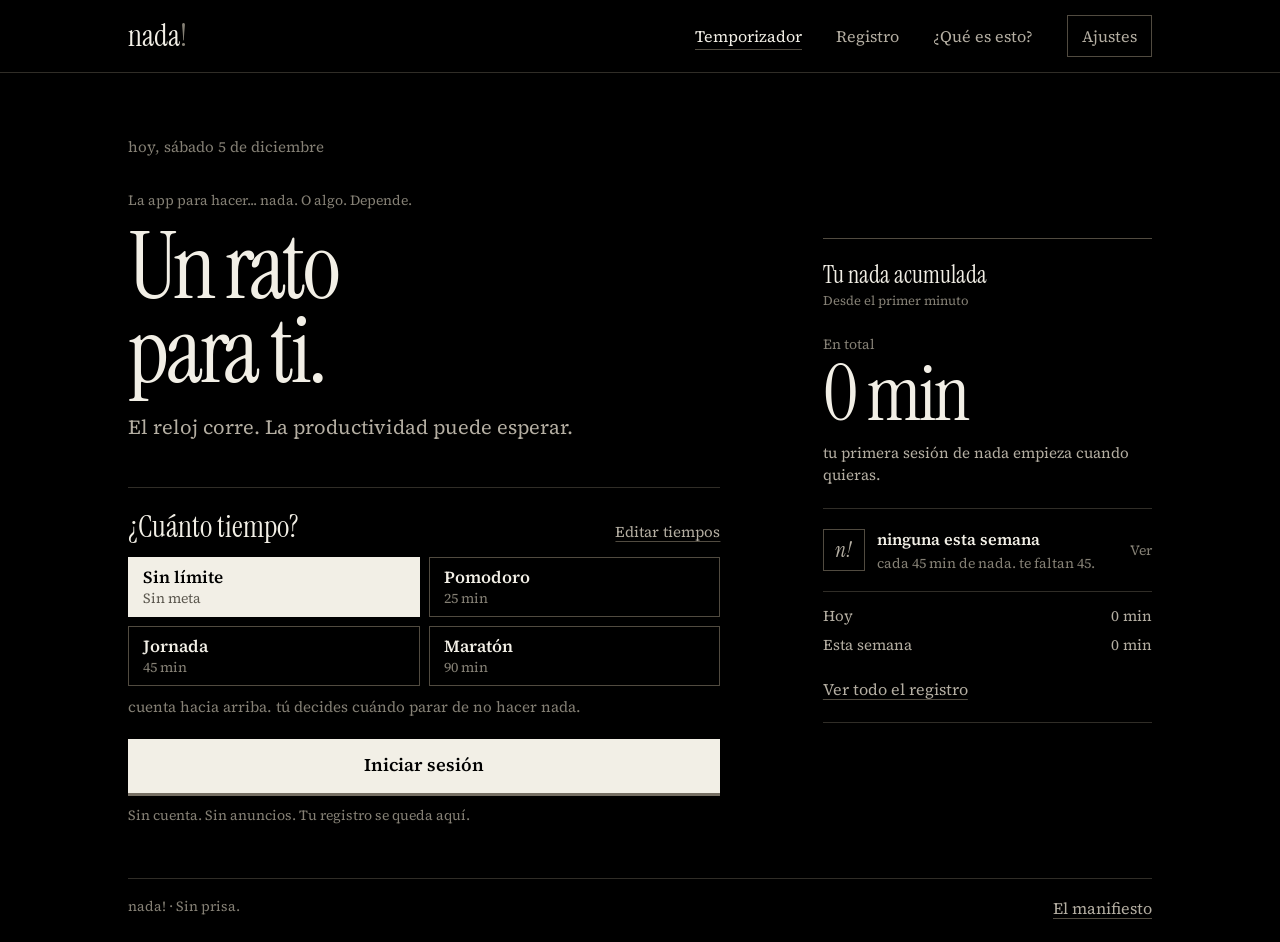
==== commit fcc995b7: "web: reconstruye la web como app de uso diario Temporizador al abrir, navegacion entre Temporizador/" ====
--- a/index.html
+++ b/index.html
@@ -1,266 +1,323 @@
-<!DOCTYPE html>
+<!doctype html>
 <html lang="es">
 <head>
   <meta charset="utf-8">
   <meta name="viewport" content="width=device-width, initial-scale=1, viewport-fit=cover">
-  <title>nada! — el contador de lo que no hiciste</title>
-  <meta name="description" content="nada! es un cronómetro para el tiempo que no le debes a nadie. Sin cuentas, sin nube y sin notificaciones que te pidan hacer más.">
   <meta name="theme-color" content="#000000">
   <meta name="color-scheme" content="dark">
+  <meta name="description" content="nada! es un contador para hacer algo productivo o no. Estudia, trabaja, pomodoro. Oficialmente, no estás haciendo nada.">
   <meta name="author" content="Ernesto Flames (DOSe)">
   <meta name="robots" content="index, follow">
   <link rel="canonical" href="https://nada.isdose.com/">
   <link rel="icon" type="image/png" sizes="512x512" href="images/icon.png">
   <link rel="apple-touch-icon" href="images/icon.png">
-
-  <meta property="og:title" content="nada! — el contador de lo que no hiciste">
-  <meta property="og:description" content="Un botón, un número que crece y un registro que se acumula. Sin cuentas, sin nube, sin prisa.">
+  <title>nada! — Temporizador</title>
+  <link rel="stylesheet" href="style.css">
+
+  <meta property="og:title" content="nada! — La app para hacer... nada. O algo.">
+  <meta property="og:description" content="Un contador para hacer algo productivo o no. Oficialmente, no estás haciendo nada.">
   <meta property="og:image" content="https://nada.isdose.com/images/og.png">
-  <meta property="og:image:width" content="1200">
-  <meta property="og:image:height" content="630">
   <meta property="og:url" content="https://nada.isdose.com/">
   <meta property="og:type" content="website">
   <meta property="og:locale" content="es_ES">
-
   <meta name="twitter:card" content="summary_large_image">
-  <meta name="twitter:title" content="nada! — el contador de lo que no hiciste">
-  <meta name="twitter:description" content="Un botón, un número que crece y un registro que se acumula.">
-  <meta name="twitter:image" content="https://nada.isdose.com/images/og.png">
-
-  <link rel="stylesheet" href="style.css">
 
   <script type="application/ld+json">
   {
     "@context": "https://schema.org",
     "@type": "WebApplication",
     "name": "nada!",
-    "description": "El contador del tiempo que no le debes a nadie.",
+    "description": "Un contador para hacer algo productivo o no. Oficialmente, no estás haciendo nada.",
     "url": "https://nada.isdose.com/",
-    "applicationCategory": "LifestyleApplication",
+    "applicationCategory": "ProductivityApplication",
     "operatingSystem": "Any",
     "inLanguage": "es",
-    "offers": {
-      "@type": "Offer",
-      "price": "0",
-      "priceCurrency": "USD"
-    },
-    "image": "https://nada.isdose.com/images/og.png"
+    "offers": { "@type": "Offer", "price": "0", "priceCurrency": "USD" }
   }
   </script>
 </head>
 <body>
-  <div class="aurora" id="aurora" aria-hidden="true"><span></span><span></span></div>
-
-  <main class="shell">
-    <section class="view" id="view-home" data-view="home">
-      <header class="topbar">
-        <span class="wordmark" aria-label="nada!">nada<span class="exclaim">!</span></span>
-        <button class="footnote" id="home-history" type="button">registro</button>
-      </header>
-
-      <div class="home-body">
-        <p class="dateline" id="dateline"></p>
-
+  <div class="ambient" id="aurora" aria-hidden="true"><span></span><span></span></div>
+
+  <header class="topbar">
+    <div class="topbar-inner">
+      <button class="wordmark" type="button" data-nav="home" aria-label="Nada!, Inicio">nada<span>!</span></button>
+      <nav class="nav" aria-label="Navegación principal">
+        <button class="nav-link is-current" id="nav-timer" type="button" data-nav="home">Temporizador</button>
+        <button class="nav-link" id="nav-history" type="button" data-nav="history">Registro</button>
+        <button class="nav-link" id="nav-about" type="button" data-nav="about">¿Qué es esto?</button>
+        <button class="settings-trigger" id="open-settings" type="button" aria-label="Abrir ajustes">Ajustes</button>
+      </nav>
+    </div>
+  </header>
+
+  <main class="app-shell">
+    <section class="view home-view is-active" id="view-home" data-view="home" aria-labelledby="home-title">
+      <div class="home-layout">
         <div class="home-main">
-          <h1 class="hero">nada!</h1>
-          <p class="tagline">el contador de lo que no hiciste</p>
-
-          <button class="total" id="home-total-button" type="button">
-            <span class="section-label">en total</span>
+          <p class="today-line" id="dateline"></p>
+          <p class="eyebrow">La app para hacer... nada. O algo. Depende.</p>
+          <h1 id="home-title">Un rato<br>para ti.</h1>
+          <p class="home-intro">El reloj corre. La productividad puede esperar.</p>
+
+          <section class="session-picker" aria-labelledby="duration-title">
+            <div class="section-heading">
+              <h2 id="duration-title">¿Cuánto tiempo?</h2>
+              <button class="inline-link" id="edit-presets" type="button">Editar tiempos</button>
+            </div>
+            <div class="choices" id="choices" role="group" aria-label="Duración de la sesión"></div>
+            <p class="choice-hint" id="duration-hint" aria-live="polite"></p>
+          </section>
+
+          <button class="button button-primary start-button" id="start-session" type="button">Iniciar sesión</button>
+          <p class="privacy-note">Sin cuenta. Sin anuncios. Tu registro se queda aquí.</p>
+        </div>
+
+        <aside class="ledger" aria-label="Tu actividad">
+          <div class="ledger-topline">
+            <h2>Tu nada acumulada</h2>
+            <span class="ledger-date">Desde el primer minuto</span>
+          </div>
+
+          <button class="total-button" id="home-total-button" type="button" aria-label="Abrir el registro">
+            <span class="small-label">En total</span>
             <span class="total-value" id="home-total">0 min</span>
-            <span class="total-meta" id="home-meta">tu primera sesión empieza cuando quieras.</span>
           </button>
-
-          <div class="duration">
-            <p class="section-label on-bone">¿cuánto tiempo?</p>
-            <div class="choices" id="choices" role="group" aria-label="Duración de la sesión"></div>
-            <p class="hint" id="duration-hint">cuenta hacia arriba. tú decides cuándo parar.</p>
+          <p class="ledger-meta" id="home-meta">Tu primera sesión empieza cuando quieras.</p>
+
+          <div class="ledger-rule"></div>
+
+          <button class="medal-summary" id="home-medal-open" type="button" aria-haspopup="dialog">
+            <span class="medal-mark" id="home-medal" aria-hidden="true">n!</span>
+            <span class="medal-copy">
+              <span class="medal-title" id="home-medals">Ninguna esta semana</span>
+              <span class="medal-detail" id="home-medals-copy">Cada 45 min de nada. Te faltan 45.</span>
+            </span>
+            <span class="medal-open" aria-hidden="true">Ver</span>
+          </button>
+
+          <div class="ledger-rule"></div>
+
+          <div class="ledger-foot">
+            <span>Hoy</span>
+            <span id="home-today">0 min</span>
           </div>
-        </div>
-      </div>
-
-      <div class="dock">
-        <button class="btn solid" id="start-session" type="button">empezar a no hacer nada</button>
-        <div class="hairline"></div>
-        <div class="dock-row">
-          <button class="footnote" id="open-settings" type="button">ajustes</button>
-          <button class="footnote" id="open-manifesto" type="button">manifiesto</button>
-        </div>
-      </div>
-    </section>
-
-    <section class="view" id="view-session" data-view="session">
-      <header class="topbar">
-        <span class="wordmark" aria-label="nada!">nada<span class="exclaim">!</span></span>
-        <span class="status" id="session-status" hidden>en pausa</span>
-      </header>
-
-      <div class="session-body">
-        <div class="clock" id="clock" role="timer" aria-live="off">00:00</div>
-        <p class="session-line" id="session-line">acabas de dejar de hacer algo</p>
-        <p class="session-sub" id="session-sub" hidden></p>
+          <div class="ledger-foot">
+            <span>Esta semana</span>
+            <span id="home-week">0 min</span>
+          </div>
+          <button class="inline-link ledger-link" type="button" data-nav="history">Ver todo el registro</button>
+        </aside>
+      </div>
+
+      <footer class="app-footer">
+        <span>nada! · Sin prisa.</span>
+        <button class="inline-link" type="button" data-nav="manifesto">El manifiesto</button>
+      </footer>
+    </section>
+
+    <section class="view timer-view" id="view-session" data-view="session" aria-labelledby="clock">
+      <div class="timer-layout">
+        <div class="timer-heading">
+          <p class="timer-status" id="session-status">Sesión en curso</p>
+          <p class="timer-context">Oficialmente, no estás haciendo nada.</p>
+        </div>
+
+        <div class="timer-face">
+          <div class="clock" id="clock" role="timer" aria-live="off">00:00</div>
+          <p class="session-line" id="session-line">Acabas de dejar de hacer algo.</p>
+          <p class="session-sub" id="session-sub" hidden></p>
+        </div>
 
         <div class="goal-block" id="goal-block" hidden>
           <div class="goal-row">
             <span id="goal-label"></span>
             <span class="remaining" id="goal-remaining"></span>
           </div>
-          <div class="progress"><span id="progress-fill"></span></div>
-        </div>
-      </div>
-
-      <div class="dock">
-        <button class="btn solid" id="toggle-pause" type="button">pausar</button>
-        <button class="btn quiet" id="finish-session" type="button">terminar</button>
-      </div>
-    </section>
-
-    <section class="view" id="view-summary" data-view="summary">
-      <header class="topbar">
-        <span class="wordmark" aria-label="nada!">nada<span class="exclaim">!</span></span>
-        <button class="footnote" id="close-summary" type="button">cerrar</button>
-      </header>
-
-      <div class="summary-body">
-        <p class="section-label" id="summary-label"></p>
+          <div class="progress" aria-hidden="true"><span id="progress-fill"></span></div>
+        </div>
+
+        <div class="session-controls">
+          <button class="button button-primary" id="toggle-pause" type="button">Pausar</button>
+          <button class="button button-secondary" id="finish-session" type="button">Terminar y guardar</button>
+        </div>
+        <p class="session-footnote">Puedes pausar cuando quieras. El tiempo no se ofende.</p>
+      </div>
+    </section>
+
+    <section class="view summary-view" id="view-summary" data-view="summary" aria-labelledby="summary-duration">
+      <div class="summary-layout">
+        <p class="summary-kicker" id="summary-label"></p>
         <p class="summary-duration" id="summary-duration"></p>
         <p class="summary-unit">de nada.</p>
         <p class="summary-copy" id="summary-copy"></p>
-        <p class="summary-total" id="summary-total"></p>
-      </div>
-
-      <div class="dock">
-        <button class="btn solid" id="start-again" type="button">seguir sin hacer nada</button>
-        <button class="btn quiet" id="summary-home" type="button">volver al inicio</button>
-      </div>
-    </section>
-
-    <section class="view" id="view-history" data-view="history">
-      <header class="topbar">
-        <button class="footnote" id="history-back" type="button">volver</button>
-        <span class="wordmark" aria-label="nada!">nada<span class="exclaim">!</span></span>
-      </header>
-
-      <div class="history-body">
-        <p class="section-label">registro</p>
-        <p class="history-total" id="history-total">—</p>
-        <p class="history-meta" id="history-meta">ninguna sesión · sin racha</p>
-        <p class="history-since" id="history-since" hidden></p>
-        <p class="history-longest" id="history-longest" hidden></p>
-        <div class="history-actions" id="history-actions" hidden>
-          <button class="footnote" id="copy-summary" type="button">copiar resumen</button>
-        </div>
-
-        <div class="hairline history-rule" id="history-rule" hidden></div>
-        <div id="history-entries"></div>
-
-        <div class="empty" id="history-empty">
-          <p class="empty-title">aquí todavía<br>no hay nada.</p>
-          <p class="empty-copy">empieza con un minuto y mira cómo se acumula.</p>
-          <button class="btn solid" id="history-start" type="button">empezar a no hacer nada</button>
-        </div>
-      </div>
-    </section>
-
-    <section class="view" id="view-manifesto" data-view="manifesto">
-      <header class="topbar">
-        <button class="footnote" id="manifesto-back" type="button">volver</button>
-        <span class="wordmark" aria-label="nada!">nada<span class="exclaim">!</span></span>
-      </header>
-
-      <div class="prose">
-        <h2 class="prose-title">la filosofía<br>del vacío</h2>
-        <p class="prose-lead">No hacer nada no es un error del día.<br>Es la parte del día que no le debes a nadie.</p>
-        <div class="hairline"></div>
-        <p>Nos enseñaron a medir el tiempo por lo que producimos. Cada minuto tiene que justificarse: aprender algo, resolver algo, optimizar algo. Hasta descansar se volvió una tarea pendiente.</p>
-        <p>La app propone lo contrario. Un contador que no te pide una meta, ni una racha, ni una identidad. Solo mide el rato en el que no le rendiste cuentas a nadie.</p>
-        <blockquote>La productividad te mide por lo que produces. Esto te mide por lo que te permites.</blockquote>
-        <p>Un minuto sin hacer nada no se recupera. Se gasta. Y está bien. No todo lo que cuenta se puede contar, pero este aparato lo intenta de todos modos.</p>
-        <p>Diógenes vivía en un barril y no por eso dejó de ser recordado. Tú no necesitas un barril. Necesitas veinticinco minutos y la valentía de no llenarlos.</p>
-        <p class="final">empieza. o no. el contador está aquí para cuando decidas que el vacío también merece un registro.</p>
-        <p class="signature">— nada!</p>
+        <div class="summary-stats">
+          <p class="summary-total" id="summary-total"></p>
+          <p class="summary-medal" id="summary-medal"></p>
+        </div>
+        <div class="summary-actions">
+          <button class="button button-primary" id="start-again" type="button">Empezar otra</button>
+          <button class="button button-secondary" id="summary-home" type="button">Volver al inicio</button>
+        </div>
+      </div>
+    </section>
+
+    <section class="view history-view" id="view-history" data-view="history" aria-labelledby="history-title">
+      <div class="page-heading">
+        <p class="eyebrow">Lo que sí hiciste: parar un rato.</p>
+        <h1 id="history-title">Tu registro.</h1>
+        <p class="page-intro">Cada sesión cuenta. Aunque no hayas hecho nada.</p>
+      </div>
+
+      <div class="history-overview">
+        <div class="history-total-wrap">
+          <span class="small-label">Tiempo total</span>
+          <p class="history-total" id="history-total">—</p>
+        </div>
+        <div class="history-meta-block">
+          <p id="history-meta">Ninguna sesión · Sin racha</p>
+          <p id="history-since" hidden></p>
+          <p id="history-longest" hidden></p>
+        </div>
+        <button class="button button-outline" id="copy-summary" type="button">Copiar resumen</button>
+      </div>
+
+      <div class="history-rule" id="history-rule" hidden></div>
+      <div class="history-entries" id="history-entries"></div>
+
+      <div class="empty-state" id="history-empty">
+        <span class="empty-mark" aria-hidden="true">n!</span>
+        <h2>Todavía no hay nada.</h2>
+        <p>Lo cual, por ahora, es bastante coherente.</p>
+        <button class="button button-primary" id="history-start" type="button">Iniciar primera sesión</button>
+      </div>
+    </section>
+
+    <section class="view reading-view" id="view-manifesto" data-view="manifesto" aria-labelledby="manifesto-title">
+      <div class="page-heading reading-heading">
+        <p class="eyebrow">Una explicación innecesariamente larga.</p>
+        <h1 id="manifesto-title">El arte de<br>no hacer nada.</h1>
+        <p class="page-intro">La app para hacer... nada. O algo. Depende.</p>
+      </div>
+      <article class="reading-copy">
+        <p>Esto es un contador. Pones un número, presionas iniciar y esperas. No hay ranking, coach gritándote en mayúsculas ni una versión premium que te venda paz interior.</p>
+        <p>Pero cuando te sientas a no hacer nada durante 25 minutos, ¿qué estás haciendo en realidad?</p>
+        <p>Estás ignorando 47 notificaciones. Resistiendo las ganas de mirar el teléfono. Sentado. Respirando. Existiendo. Practicando el arte perdido de estar sin justificarte.</p>
+        <blockquote>«La tensión más extrema no es hacer algo. Es hacer algo mientras finges que no haces nada.»<cite>— alguien, probablemente en LinkedIn</cite></blockquote>
+        <p>Diógenes vivía en un barril. Nadie le dijo que tenía que ser productivo. Y aun así la filosofía lo recuerda. Tú no necesitas un barril: necesitas 25 minutos y la valentía de no llenarlos.</p>
+        <p>No hacer nada es hacer algo. Es contradecirte. Es la paradoja del vacío productivo. Es el yin y el yang de existir sin esforzarse.</p>
+        <p>La próxima vez que alguien te pregunte qué haces, míralo a los ojos y di: «Nada. Literalmente nada. Estoy corriendo un temporizador.»</p>
+        <p class="reading-last">Y ahora que has leído todo esto... ¿cuánto tiempo acabas de perder que pudiste haber pasado haciendo absolutamente nada?</p>
+      </article>
+      <p class="signature">— nada!</p>
+    </section>
+
+    <section class="view about-view" id="view-about" data-view="about" aria-labelledby="about-title">
+      <div class="page-heading">
+        <p class="eyebrow">En serio. Más o menos.</p>
+        <h1 id="about-title">¿Qué es nada?</h1>
+      </div>
+      <div class="about-layout">
+        <div class="about-lead-block">
+          <p class="about-lead">Es un contador. Así de simple.</p>
+          <p>Sirve para estudiar, trabajar, hacer un pomodoro, meditar o simular que estás ocupado sin hacer nada. Oficialmente, el registro no hace preguntas.</p>
+          <button class="button button-primary" type="button" data-nav="home">Iniciar sesión</button>
+        </div>
+        <div class="about-details">
+          <h2>Todo se queda en este navegador.</h2>
+          <p>Sin cuentas, sin anuncios, sin nube y sin analytics. Si borras los datos del navegador, también borras tu nada.</p>
+          <p>La app de Android añade una notificación persistente, un widget y un aviso al llegar a la meta. Aquí nos conformamos con contar bien.</p>
+        </div>
       </div>
     </section>
   </main>
 
-  <dialog class="sheet" id="settings-dialog" aria-labelledby="settings-title">
-    <div class="sheet-inner">
-      <div class="sheet-head">
-        <h2 class="sheet-title" id="settings-title">ajustes</h2>
-        <button class="footnote" data-close type="button">listo</button>
-      </div>
-
-      <p class="section-label on-bone">tiempos rápidos</p>
-      <p class="caption">los tres tiempos de la pantalla principal. edítalos a tu gusto.</p>
-      <div class="time-rows" id="time-rows"></div>
-
-      <div class="hairline"></div>
-
-      <div class="switch-row">
-        <div>
-          <p class="switch-title">sonido al terminar</p>
-          <p class="caption">un tono corto cuando se guarda la sesión.</p>
+  <dialog class="dialog" id="settings-dialog" aria-labelledby="settings-title">
+    <div class="dialog-inner">
+      <div class="dialog-heading">
+        <div>
+          <p class="eyebrow">A tu manera</p>
+          <h2 id="settings-title">Ajustes</h2>
+        </div>
+        <button class="icon-close" data-close type="button" aria-label="Cerrar ajustes">×</button>
+      </div>
+
+      <section class="settings-section" aria-labelledby="presets-title">
+        <h3 id="presets-title">Tiempos rápidos</h3>
+        <p class="settings-help">Cambia los minutos. Los nombres son de toda la vida y se quedan.</p>
+        <div class="time-rows" id="time-rows"></div>
+      </section>
+
+      <section class="settings-section sound-setting">
+        <div>
+          <h3>Sonido al terminar</h3>
+          <p class="settings-help">Un tono corto cuando guardas la sesión.</p>
         </div>
         <button class="switch" id="sound-toggle" type="button" role="switch" aria-checked="true" aria-label="Sonido al terminar"><span></span></button>
-      </div>
-      <button class="footnote" id="test-sound" type="button">probar sonido</button>
-
-      <div class="hairline"></div>
-
-      <button class="footnote wide" id="open-manifesto-settings" type="button">la filosofía del vacío</button>
-      <button class="footnote wide" id="open-about" type="button">acerca de nada!</button>
-      <p class="caption">las notificaciones y el widget viven en la app de android.</p>
-      <p class="caption">todo se queda en este navegador. nada viaja a ningún lado.</p>
-      <p class="version">versión web · sin cuentas, sin nube, sin prisa</p>
+        <button class="inline-link test-sound" id="test-sound" type="button">Probar sonido</button>
+      </section>
+
+      <section class="settings-section settings-links">
+        <button class="inline-link" type="button" data-nav="manifesto">Leer el manifiesto</button>
+        <button class="inline-link" type="button" data-nav="about">¿Qué es nada?</button>
+      </section>
+      <p class="settings-footnote">Tus sesiones se guardan solo en este navegador.</p>
     </div>
   </dialog>
 
-  <dialog class="sheet confirm" id="confirm-dialog" aria-labelledby="confirm-title">
-    <div class="sheet-inner">
-      <h2 class="sheet-title" id="confirm-title">borrar esta sesión</h2>
-      <p class="confirm-copy">desaparecerá del registro. el tiempo ya lo perdiste igual.</p>
-      <div class="confirm-actions">
-        <button class="footnote" id="confirm-cancel" type="button">cancelar</button>
-        <button class="footnote" id="confirm-delete" type="button">borrar</button>
-      </div>
+  <dialog class="dialog dialog-small" id="session-dialog" aria-labelledby="session-dialog-label">
+    <div class="dialog-inner">
+      <div class="dialog-heading">
+        <p class="eyebrow" id="session-dialog-label"></p>
+        <button class="icon-close" data-close type="button" aria-label="Cerrar detalle">×</button>
+      </div>
+      <p class="dialog-duration" id="session-dialog-duration"></p>
+      <p class="summary-unit">de nada.</p>
+      <p class="dialog-copy" id="session-dialog-copy"></p>
+      <button class="button button-danger" id="delete-session" type="button">Borrar sesión</button>
     </div>
   </dialog>
 
-  <dialog class="sheet" id="session-dialog" aria-labelledby="session-dialog-label">
-    <div class="sheet-inner">
-      <p class="section-label" id="session-dialog-label"></p>
-      <p class="dialog-duration" id="session-dialog-duration"></p>
-      <p class="dialog-unit">de nada.</p>
-      <p class="dialog-copy" id="session-dialog-copy"></p>
-      <button class="footnote" id="delete-session" type="button">borrar sesión</button>
-      <div class="dialog-footer">
-        <button class="footnote" data-close type="button">cerrar</button>
+  <dialog class="dialog dialog-small" id="confirm-dialog" aria-labelledby="confirm-title">
+    <div class="dialog-inner">
+      <div class="dialog-heading">
+        <div>
+          <p class="eyebrow">Esto no se puede deshacer</p>
+          <h2 id="confirm-title">¿Borrar esta sesión?</h2>
+        </div>
+        <button class="icon-close" id="confirm-cancel-x" type="button" aria-label="Cancelar">×</button>
+      </div>
+      <p class="dialog-copy">Desaparecerá del registro. El tiempo ya lo perdiste igual.</p>
+      <div class="dialog-actions">
+        <button class="button button-secondary" id="confirm-cancel" type="button">Cancelar</button>
+        <button class="button button-danger" id="confirm-delete" type="button">Borrar sesión</button>
       </div>
     </div>
   </dialog>
 
-  <dialog class="sheet" id="about-dialog" aria-labelledby="about-title">
-    <div class="sheet-inner">
-      <div class="sheet-head">
-        <span class="wordmark about-wordmark" id="about-title">nada<span class="exclaim">!</span></span>
-        <button class="footnote" data-close type="button">cerrar</button>
-      </div>
-      <p class="about-lead">el tiempo que no le debes a nadie.</p>
-      <p class="about-copy">sin cuentas. sin anuncios. sin nube. todo se queda en este navegador.</p>
-      <p class="about-copy">la app de android suma notificación persistente, widget y aviso de meta.</p>
-      <div class="hairline"></div>
-      <p class="about-small">hecho con html, css y javascript, instrument serif y crimson text.</p>
-      <p class="about-small">ernesto flames (dose) · licencia mit.</p>
-      <p class="about-small">la app de android vive en <a href="https://github.com/isDOSe/nada-flutter" target="_blank" rel="noreferrer">github.com/isDOSe/nada-flutter</a>.</p>
+  <dialog class="dialog dialog-small" id="medals-dialog" aria-labelledby="medals-title">
+    <div class="dialog-inner">
+      <div class="dialog-heading">
+        <div>
+          <p class="eyebrow">Una recompensa que no sirve para nada</p>
+          <h2 id="medals-title">Medallas de nada</h2>
+        </div>
+        <button class="icon-close" data-close type="button" aria-label="Cerrar medallas">×</button>
+      </div>
+      <div class="medal-dialog-total">
+        <span class="medal-mark is-earned" id="medal-dialog-mark" aria-hidden="true">n!</span>
+        <div>
+          <p class="medal-dialog-count" id="medal-dialog-count">Ninguna</p>
+          <p class="settings-help" id="medal-dialog-week">Esta semana</p>
+        </div>
+      </div>
+      <p class="dialog-copy">Ganas una medalla por cada 45 minutos acumulados. La semana se reinicia el lunes; las medallas históricas se quedan.</p>
+      <p class="medal-progress-copy" id="medal-dialog-progress"></p>
     </div>
   </dialog>
 
-  <div class="sr-only" id="live" aria-live="polite"></div>
-
-  <noscript>
-    <p class="noscript">nada! necesita javascript para contar el tiempo. la app de android funciona sin esto.</p>
-  </noscript>
-
+  <div class="sr-only" id="live" aria-live="polite" aria-atomic="true"></div>
+  <noscript><p class="noscript">nada! necesita JavaScript para contar el tiempo. La app de Android funciona sin esto.</p></noscript>
   <script src="script.js"></script>
 </body>
 </html>
--- a/style.css
+++ b/style.css
@@ -1,54 +1,57 @@
 @font-face {
-  font-family: 'Instrument Serif';
-  src: url('fonts/InstrumentSerif-Regular.ttf') format('truetype');
+  font-family: "Instrument Serif";
+  src: url("fonts/InstrumentSerif-Regular.ttf") format("truetype");
+  font-style: normal;
   font-weight: 400;
+  font-display: swap;
+}
+
+@font-face {
+  font-family: "Instrument Serif";
+  src: url("fonts/InstrumentSerif-Italic.ttf") format("truetype");
+  font-style: italic;
+  font-weight: 400;
+  font-display: swap;
+}
+
+@font-face {
+  font-family: "Source Serif 4";
+  src: url("fonts/SourceSerif4-Regular.ttf") format("truetype");
   font-style: normal;
+  font-weight: 400;
   font-display: swap;
 }
 
 @font-face {
-  font-family: 'Instrument Serif';
-  src: url('fonts/InstrumentSerif-Italic.ttf') format('truetype');
-  font-weight: 400;
-  font-style: italic;
+  font-family: "Source Serif 4";
+  src: url("fonts/SourceSerif4-Medium.ttf") format("truetype");
+  font-style: normal;
+  font-weight: 500;
   font-display: swap;
 }
 
 @font-face {
-  font-family: 'Crimson Text';
-  src: url('fonts/CrimsonText-Regular.ttf') format('truetype');
-  font-weight: 400;
+  font-family: "Source Serif 4";
+  src: url("fonts/SourceSerif4-SemiBold.ttf") format("truetype");
   font-style: normal;
+  font-weight: 600;
   font-display: swap;
 }
 
-@font-face {
-  font-family: 'Crimson Text';
-  src: url('fonts/CrimsonText-Italic.ttf') format('truetype');
-  font-weight: 400;
-  font-style: italic;
-  font-display: swap;
-}
-
-@font-face {
-  font-family: 'Crimson Text';
-  src: url('fonts/CrimsonText-SemiBold.ttf') format('truetype');
-  font-weight: 600;
-  font-style: normal;
-  font-display: swap;
-}
-
 :root {
-  --void: #000000;
+  color-scheme: dark;
+  --void: #000;
+  --panel: #0b0a09;
   --bone: #f2efe6;
-  --ash: #a6a096;
-  --faint: #8b857a;
-  --hairline: #26231f;
-  --edge: #4a453d;
-  --relief: #6e675c;
-  --pressed: #131210;
-  --display: 'Instrument Serif', 'Times New Roman', serif;
-  --text: 'Crimson Text', Georgia, serif;
+  --ash: #b4aea2;
+  --muted: #858075;
+  --line: #302d27;
+  --line-strong: #514b40;
+  --pressed: #171512;
+  --display: "Instrument Serif", Georgia, serif;
+  --text: "Source Serif 4", Georgia, serif;
+  --content: 1120px;
+  --gutter: clamp(20px, 4vw, 48px);
 }
 
 *,
@@ -57,14 +60,17 @@
   box-sizing: border-box;
 }
 
-html,
+html {
+  min-width: 320px;
+  min-height: 100%;
+  background: var(--void);
+  scroll-behavior: smooth;
+}
+
 body {
-  height: 100%;
-}
-
-body {
+  min-width: 320px;
+  min-height: 100vh;
   margin: 0;
-  overflow: hidden;
   background: var(--void);
   color: var(--bone);
   font-family: var(--text);
@@ -76,21 +82,19 @@
 
 button,
 input {
+  color: inherit;
   font: inherit;
-  color: inherit;
 }
 
 button {
+  padding: 0;
+  border: 0;
+  background: none;
   cursor: pointer;
 }
 
 button:disabled {
-  cursor: default;
-}
-
-a {
-  color: var(--bone);
-  text-underline-offset: 3px;
+  cursor: not-allowed;
 }
 
 [hidden] {
@@ -98,11 +102,11 @@
 }
 
 ::selection {
-  background: rgba(242, 239, 230, 0.2);
+  background: #f2efe633;
 }
 
 :focus-visible {
-  outline: 1px solid var(--bone);
+  outline: 2px solid var(--bone);
   outline-offset: 4px;
 }
 
@@ -118,1115 +122,1561 @@
   border: 0;
 }
 
-/* the quiet light behind a running session */
-
-.aurora {
+.ambient {
   position: fixed;
+  z-index: 0;
   inset: 0;
-  z-index: 0;
   overflow: hidden;
+  opacity: 0;
   pointer-events: none;
-  opacity: 0;
-  transition: opacity 0.8s ease;
-}
-
-.aurora.is-on {
+  transition: opacity 700ms ease;
+}
+
+.ambient.is-on {
   opacity: 1;
 }
 
-.aurora span {
+.ambient span {
   position: absolute;
-  width: 68vmax;
-  height: 68vmax;
+  width: 62vmax;
+  height: 62vmax;
   border-radius: 50%;
-  background: radial-gradient(
-    circle,
-    rgba(242, 239, 230, 0.075) 0%,
-    rgba(242, 239, 230, 0.026) 52%,
-    rgba(242, 239, 230, 0) 100%
-  );
-  will-change: transform;
-}
-
-.aurora span:first-child {
-  top: -24vmax;
-  left: -18vmax;
-  animation: drift-a 44s ease-in-out infinite alternate;
-}
-
-.aurora span:last-child {
-  right: -22vmax;
-  bottom: -26vmax;
-  animation: drift-b 58s ease-in-out infinite alternate;
-}
-
-.aurora.is-paused span {
+  background: radial-gradient(circle, #f2efe60c 0%, #f2efe605 48%, transparent 72%);
+  animation: drift 54s ease-in-out infinite alternate;
+}
+
+.ambient span:first-child {
+  top: -38vmax;
+  left: -20vmax;
+}
+
+.ambient span:last-child {
+  right: -30vmax;
+  bottom: -40vmax;
+  animation-delay: -20s;
+}
+
+.ambient.is-paused span {
   animation-play-state: paused;
 }
 
-@keyframes drift-a {
-  from {
-    transform: translate3d(0, 0, 0) scale(1);
-  }
-  to {
-    transform: translate3d(16vmax, 10vmax, 0) scale(1.08);
-  }
-}
-
-@keyframes drift-b {
-  from {
-    transform: translate3d(0, 0, 0) scale(1.06);
-  }
-  to {
-    transform: translate3d(-14vmax, -12vmax, 0) scale(1);
-  }
-}
-
-/* the frame */
-
-.shell {
-  position: relative;
-  z-index: 1;
-  display: flex;
-  flex-direction: column;
-  width: 100%;
-  max-width: 660px;
-  height: 100vh;
-  height: 100dvh;
-  margin: 0 auto;
-  padding-right: max(26px, env(safe-area-inset-right));
-  padding-left: max(26px, env(safe-area-inset-left));
-}
-
-.view {
-  display: none;
-  flex: 1;
-  flex-direction: column;
-  min-height: 0;
-}
-
-.view.is-active {
-  display: flex;
-  animation: view-in 0.38s cubic-bezier(0.2, 0.8, 0.2, 1) both;
-}
-
-@keyframes view-in {
-  from {
-    opacity: 0;
-    transform: translateY(6px);
-  }
+@keyframes drift {
+  to { transform: translate3d(10vmax, 8vmax, 0) scale(1.06); }
 }
 
 .topbar {
-  display: flex;
-  flex: 0 0 auto;
-  align-items: center;
-  justify-content: space-between;
-  gap: 16px;
-  min-height: 48px;
-  padding-top: max(10px, env(safe-area-inset-top));
-}
-
-.wordmark {
-  font-family: var(--text);
-  font-size: 20px;
-  font-weight: 600;
-  line-height: 1;
-  letter-spacing: 0.2px;
-  color: var(--bone);
-  white-space: nowrap;
-}
-
-.wordmark .exclaim {
-  color: var(--ash);
-}
-
-.status {
-  font-size: 16px;
-  line-height: 1.4;
-  color: var(--ash);
-}
-
-.hairline {
-  flex: 0 0 auto;
-  width: 100%;
-  height: 1px;
-  background: var(--hairline);
-}
-
-.section-label {
-  margin: 0;
-  font-size: 16px;
-  line-height: 1.4;
-  letter-spacing: 0.1px;
-  color: var(--ash);
-}
-
-.section-label.on-bone {
-  color: var(--bone);
-}
-
-.caption {
-  margin: 8px 0 0;
-  font-size: 16px;
-  line-height: 1.4;
-  color: var(--ash);
-}
-
-/* actions */
-
-.btn {
-  width: 100%;
-  padding: 21px 22px;
-  border-radius: 0;
-  border: 1px solid transparent;
-  font-family: var(--text);
-  font-size: 23px;
-  line-height: 1.2;
-  letter-spacing: 0.1px;
-  text-align: center;
-  transition:
-    transform 0.14s ease,
-    box-shadow 0.14s ease,
-    background-color 0.14s ease,
-    border-color 0.14s ease;
-}
-
-.btn.solid {
-  background: var(--bone);
-  color: var(--void);
-  font-weight: 600;
-  box-shadow: 0 4px 0 var(--relief);
-}
-
-.btn.solid:active {
-  background: var(--ash);
-  box-shadow: none;
-  transform: translateY(4px);
-}
-
-.btn.solid.is-depressed {
-  border-color: var(--edge);
-  box-shadow: none;
-  transform: translateY(4px);
-}
-
-.btn.quiet {
-  width: auto;
-  align-self: center;
-  padding: 12px 16px;
-  border-color: var(--edge);
-  background: transparent;
-  color: var(--bone);
-  font-size: 18px;
-}
-
-.btn.quiet:active {
-  border-color: var(--ash);
-  background: var(--pressed);
-}
-
-.footnote {
-  display: inline-block;
-  padding: 10px 14px;
-  border-radius: 0;
-  border: 1px solid var(--edge);
-  background: transparent;
-  color: var(--ash);
-  font-family: var(--text);
-  font-size: 16px;
-  line-height: 1.2;
-  text-align: center;
-  transition:
-    background-color 0.15s ease,
-    border-color 0.15s ease,
-    color 0.15s ease;
-}
-
-.footnote:active,
-.footnote.is-emphasized {
-  border-color: var(--bone);
-  background: var(--pressed);
-  color: var(--bone);
-}
-
-.footnote.wide {
-  display: block;
-  width: 100%;
-  margin-top: 8px;
-  text-align: left;
-}
-
-@media (hover: hover) {
-  .btn.solid:hover {
-    background: #f8f5ee;
-  }
-
-  .btn.quiet:hover {
-    border-color: var(--ash);
-    background: var(--pressed);
-  }
-
-  .footnote:hover {
-    border-color: var(--ash);
-    color: var(--bone);
-  }
-}
-
-/* the dock holds the one action that matters */
-
-.dock {
-  display: flex;
-  flex: 0 0 auto;
-  flex-direction: column;
-  padding-top: 10px;
-  padding-bottom: max(16px, env(safe-area-inset-bottom));
-}
-
-.dock .btn + .btn {
-  margin-top: 8px;
-}
-
-.dock .btn + .hairline {
-  margin-top: 18px;
-}
-
-.dock .hairline + .dock-row {
-  margin-top: 4px;
-}
-
-.dock-row {
+  position: sticky;
+  z-index: 10;
+  top: 0;
+  border-bottom: 1px solid var(--line);
+  background: #000000ed;
+  backdrop-filter: blur(12px);
+}
+
+.topbar-inner {
   display: flex;
   align-items: center;
   justify-content: space-between;
-  gap: 12px;
-}
-
-/* home */
-
-.home-body {
+  gap: 24px;
+  width: min(100%, var(--content));
+  min-height: 72px;
+  margin: 0 auto;
+  padding: 10px var(--gutter);
+}
+
+.wordmark {
+  flex: none;
+  font-family: var(--display);
+  font-size: 30px;
+  line-height: 1;
+  color: var(--bone);
+}
+
+.wordmark span {
+  color: var(--muted);
+}
+
+.nav {
   display: flex;
-  flex: 1;
-  flex-direction: column;
-  justify-content: space-between;
-  gap: 36px;
-  min-height: 0;
-  padding: 8px 0 10px;
-  overflow-y: auto;
-}
-
-.dateline {
-  margin: 14px 0 0;
+  align-items: center;
+  gap: clamp(12px, 2.8vw, 34px);
+}
+
+.nav-link,
+.settings-trigger {
+  min-height: 42px;
   font-size: 16px;
+  color: var(--ash);
+  transition: color 150ms ease;
+}
+
+.nav-link:hover,
+.nav-link.is-current,
+.settings-trigger:hover {
+  color: var(--bone);
+}
+
+.nav-link.is-current {
+  text-decoration: underline;
+  text-decoration-color: var(--line-strong);
+  text-underline-offset: 7px;
+}
+
+.settings-trigger {
+  padding: 0 14px;
+  border: 1px solid var(--line-strong);
+}
+
+body.is-running .nav-link,
+body.is-running .settings-trigger {
+  opacity: 0.28;
+  pointer-events: none;
+}
+
+.app-shell {
+  position: relative;
+  z-index: 1;
+  width: min(100%, var(--content));
+  min-height: calc(100dvh - 73px);
+  margin: 0 auto;
+  padding: 0 var(--gutter);
+}
+
+.view {
+  display: none;
+}
+
+.view.is-active {
+  display: block;
+  animation: enter 180ms ease-out;
+}
+
+@keyframes enter {
+  from { opacity: 0; }
+  to { opacity: 1; }
+}
+
+.eyebrow,
+.small-label {
+  margin: 0;
+  font-size: 14px;
   line-height: 1.4;
-  color: var(--ash);
-}
-
-.home-main {
+  color: var(--muted);
+}
+
+.inline-link {
+  width: fit-content;
+  color: var(--ash);
+  font-size: 16px;
+  text-decoration: underline;
+  text-decoration-color: var(--line-strong);
+  text-underline-offset: 4px;
+  transition: color 140ms ease, text-decoration-color 140ms ease;
+}
+
+.inline-link:hover {
+  color: var(--bone);
+  text-decoration-color: var(--bone);
+}
+
+.button {
+  display: inline-flex;
+  align-items: center;
+  justify-content: center;
+  min-height: 54px;
+  padding: 13px 22px;
+  border: 1px solid transparent;
+  font-size: 18px;
+  font-weight: 600;
+  line-height: 1.25;
+  text-align: center;
+  transition: background-color 140ms ease, color 140ms ease, border-color 140ms ease,
+    transform 100ms ease, box-shadow 100ms ease;
+}
+
+.button:active {
+  transform: translateY(1px);
+}
+
+.button-primary {
+  background: var(--bone);
+  color: var(--void);
+  box-shadow: 0 3px 0 #777064;
+}
+
+.button-primary:hover {
+  background: #fffdf6;
+}
+
+.button-primary:active {
+  box-shadow: 0 1px 0 #777064;
+  transform: translateY(2px);
+}
+
+.button-secondary,
+.button-outline {
+  border-color: var(--line-strong);
+  color: var(--bone);
+}
+
+.button-secondary:hover,
+.button-outline:hover {
+  border-color: var(--ash);
+  background: var(--pressed);
+}
+
+.button-danger {
+  border-color: #76564d;
+  color: #e2b8a9;
+}
+
+.button-danger:hover {
+  border-color: #bc806e;
+  background: #211512;
+}
+
+/* Start screen */
+
+.home-view {
   display: flex;
   flex-direction: column;
-  align-items: flex-start;
-}
-
-.hero {
+  min-height: calc(100dvh - 73px);
+}
+
+.home-view:not(.is-active) {
+  display: none;
+}
+
+.home-layout {
+  display: grid;
+  grid-template-columns: minmax(0, 1.35fr) minmax(280px, 0.75fr);
+  align-items: center;
+  gap: clamp(48px, 8vw, 112px);
+  flex: 1;
+  padding: clamp(42px, 7vh, 76px) 0 52px;
+}
+
+.home-main {
+  min-width: 0;
+  max-width: 690px;
+}
+
+.today-line {
+  margin: 0 0 32px;
+  font-size: 15px;
+  color: var(--muted);
+}
+
+.home-main > .eyebrow {
+  margin-bottom: 16px;
+}
+
+.home-main h1,
+.page-heading h1 {
   margin: 0;
   font-family: var(--display);
-  font-size: clamp(88px, 30vw, 132px);
-  font-style: italic;
+  font-size: clamp(56px, 8vw, 92px);
   font-weight: 400;
-  line-height: 0.86;
+  line-height: 0.91;
   letter-spacing: -0.035em;
-  white-space: nowrap;
-  color: var(--bone);
-}
-
-.tagline {
-  margin: 12px 0 0;
-  font-family: var(--text);
-  font-size: 19px;
-  font-style: italic;
-  line-height: 1.42;
-  color: var(--ash);
-}
-
-.total {
-  display: flex;
-  flex-direction: column;
-  align-items: flex-start;
-  margin: 34px 0 0;
-  padding: 0;
-  border: 0;
-  background: none;
-  color: inherit;
-  text-align: left;
-}
-
-.total-value {
-  margin: 6px 0 8px;
-  font-family: var(--display);
-  font-size: clamp(38px, 11vw, 46px);
-  font-variant-numeric: tabular-nums lining-nums;
-  line-height: 1;
-  letter-spacing: -1px;
-  color: var(--bone);
-}
-
-.total-meta {
-  font-size: 16px;
-  line-height: 1.4;
-  color: var(--ash);
-}
-
-.duration {
-  margin-top: 26px;
-}
-
-.choices {
-  display: flex;
-  flex-wrap: wrap;
-  align-items: flex-end;
-  gap: 0 20px;
-  margin-top: 10px;
-}
-
-.choice {
-  padding: 0 0 7px;
-  border: 0;
-  border-bottom: 2px solid transparent;
-  background: none;
-  color: var(--ash);
-  font-family: var(--text);
-  font-size: 18px;
-  line-height: 1.2;
-  transition:
-    color 0.16s ease,
-    border-color 0.18s ease;
-}
-
-.choice.is-selected {
-  border-bottom-color: var(--bone);
-  color: var(--bone);
-  font-weight: 600;
-}
-
-@media (hover: hover) {
-  .choice:hover {
-    color: var(--bone);
-  }
-}
-
-.hint {
-  margin: 6px 0 0;
-  font-size: 16px;
-  line-height: 1.45;
-  color: var(--ash);
-}
-
-/* session */
-
-.session-body {
-  display: flex;
-  flex: 1;
-  flex-direction: column;
-  align-items: flex-start;
-  justify-content: center;
-  min-height: 0;
-  padding: 16px 0;
-  overflow-y: auto;
-}
-
-.clock {
-  display: flex;
-  align-items: baseline;
-  font-family: var(--display);
-  font-size: clamp(64px, 20vw, 96px);
-  font-variant-numeric: tabular-nums lining-nums;
-  line-height: 0.92;
-  letter-spacing: -0.015em;
-  white-space: nowrap;
-  color: var(--bone);
-}
-
-.clock .ch {
-  display: inline-block;
-  width: 0.56em;
-  text-align: center;
-}
-
-.clock .sep {
-  display: inline-block;
-  width: 0.3em;
-  text-align: center;
-}
-
-.session-line {
-  margin: 16px 0 0;
-  font-family: var(--text);
-  font-size: 21px;
-  font-style: italic;
-  line-height: 1.42;
-  color: var(--ash);
-}
-
-.session-sub {
-  margin: 12px 0 0;
-  font-size: 16px;
-  line-height: 1.4;
-  color: var(--ash);
-}
-
-.goal-block {
-  width: 100%;
-  margin-top: 30px;
-}
-
-.goal-row {
+}
+
+.home-intro {
+  margin: 18px 0 0;
+  font-size: 20px;
+  color: var(--ash);
+}
+
+.session-picker {
+  margin-top: clamp(34px, 5vh, 54px);
+  padding-top: 22px;
+  border-top: 1px solid var(--line);
+}
+
+.section-heading {
   display: flex;
   align-items: baseline;
   justify-content: space-between;
   gap: 16px;
-  font-size: 16px;
-  line-height: 1.4;
-  color: var(--bone);
-}
-
-#goal-remaining {
-  color: var(--bone);
-}
-
-#view-session.is-paused #goal-remaining {
-  color: var(--ash);
-}
-
-.progress {
-  position: relative;
-  height: 1px;
-  margin-top: 10px;
-  overflow: hidden;
-  background: var(--hairline);
-}
-
-.progress > span {
-  position: absolute;
-  inset: 0;
-  background: var(--bone);
-  transform: scaleX(0);
-  transform-origin: left center;
-  transition: transform 0.7s linear;
-}
-
-#view-session.is-paused .progress > span {
-  background: var(--ash);
-}
-
-/* summary */
-
-.summary-body {
+  margin-bottom: 14px;
+}
+
+.section-heading h2,
+.ledger-topline h2,
+.about-details h2 {
+  margin: 0;
+  font-family: var(--display);
+  font-size: 30px;
+  font-weight: 400;
+  line-height: 1.1;
+}
+
+.section-heading .inline-link {
+  flex: none;
+  font-size: 15px;
+}
+
+.choices {
+  display: grid;
+  grid-template-columns: repeat(2, minmax(0, 1fr));
+  gap: 9px;
+}
+
+.choice {
   display: flex;
-  flex: 1;
   flex-direction: column;
   align-items: flex-start;
   justify-content: center;
-  min-height: 0;
-  padding: 16px 0;
-  overflow-y: auto;
-}
-
-.summary-duration {
-  margin: 18px 0 0;
-  font-family: var(--display);
-  font-size: clamp(56px, 18vw, 76px);
+  min-height: 60px;
+  padding: 9px 14px;
+  border: 1px solid var(--line-strong);
+  text-align: left;
+  transition: border-color 140ms ease, background-color 140ms ease;
+}
+
+.choice:hover {
+  border-color: var(--ash);
+}
+
+.choice.is-selected {
+  border-color: var(--bone);
+  background: var(--bone);
+  color: var(--void);
+}
+
+.choice-name {
+  font-size: 17px;
+  font-weight: 600;
+  line-height: 1.2;
+}
+
+.choice-detail {
+  margin-top: 2px;
+  font-size: 14px;
+  line-height: 1.2;
+  color: var(--muted);
+}
+
+.choice.is-selected .choice-detail {
+  color: #5c584f;
+}
+
+.choice-hint {
+  min-height: 1.45em;
+  margin: 10px 0 0;
+  font-size: 15px;
+  color: var(--muted);
+}
+
+.start-button {
+  width: 100%;
+  margin-top: 20px;
+}
+
+.privacy-note {
+  margin: 12px 0 0;
+  font-size: 14px;
+  color: var(--muted);
+}
+
+.ledger {
+  align-self: center;
+  min-width: 0;
+  padding: 23px 0 20px;
+  border-top: 1px solid var(--line-strong);
+  border-bottom: 1px solid var(--line);
+}
+
+.ledger-topline {
+  display: block;
+  margin-bottom: 24px;
+}
+
+.ledger-topline h2 {
+  font-size: 24px;
+}
+
+.ledger-date {
+  display: block;
+  margin-top: 3px;
+  font-size: 13px;
+  color: var(--muted);
+}
+
+.total-button {
+  display: flex;
+  flex-direction: column;
+  align-items: flex-start;
+  width: 100%;
+  text-align: left;
+}
+
+.total-button:hover .total-value {
+  color: #fffdf6;
+}
+
+.total-value {
+  margin-top: 2px;
+  font-family: var(--display);
+  font-size: clamp(54px, 6vw, 78px);
+  line-height: 0.98;
+  letter-spacing: -0.025em;
+  font-variant-numeric: tabular-nums;
+  transition: color 140ms ease;
+}
+
+.ledger-meta {
+  min-height: 1.5em;
+  margin: 10px 0 21px;
+  font-size: 15px;
+  color: var(--ash);
+}
+
+.ledger-rule,
+.history-rule {
+  height: 1px;
+  background: var(--line);
+}
+
+.medal-summary {
+  display: flex;
+  align-items: center;
+  gap: 12px;
+  width: 100%;
+  padding: 18px 0;
+  text-align: left;
+}
+
+.medal-mark {
+  display: grid;
+  flex: none;
+  place-items: center;
+  width: 42px;
+  height: 42px;
+  border: 1px solid var(--line-strong);
+  font-family: var(--display);
+  font-size: 21px;
+  font-style: italic;
   line-height: 1;
-  letter-spacing: -2px;
+  color: var(--ash);
+}
+
+.medal-mark.is-filled,
+.medal-mark.is-earned {
+  border-color: var(--bone);
+  background: var(--bone);
+  color: var(--void);
+}
+
+.medal-copy {
+  display: grid;
+  gap: 3px;
+  min-width: 0;
+}
+
+.medal-title {
+  font-size: 16px;
+  font-weight: 600;
   color: var(--bone);
 }
 
-.summary-unit {
-  margin: 0;
-  font-family: var(--text);
-  font-size: 28px;
-  font-style: italic;
-  line-height: 1.1;
-  color: var(--ash);
-}
-
-.summary-copy {
-  max-width: 30ch;
-  margin: 36px 0 0;
-  font-size: 20px;
-  line-height: 1.5;
-  color: var(--ash);
-}
-
-.summary-total {
-  margin: 18px 0 0;
-  font-size: 16px;
+.medal-detail {
+  font-size: 14px;
   line-height: 1.4;
-  color: var(--ash);
-}
-
-/* history */
-
-.history-body {
-  flex: 1;
-  min-height: 0;
-  padding: 38px 0 40px;
-  overflow-y: auto;
-}
-
-.history-total {
-  margin: 10px 0 8px;
-  font-family: var(--display);
-  font-size: clamp(54px, 16vw, 68px);
-  line-height: 1;
-  letter-spacing: -2px;
+  color: var(--muted);
+}
+
+.medal-open {
+  margin-left: auto;
+  padding-left: 10px;
+  font-size: 14px;
+  color: var(--muted);
+}
+
+.medal-summary:hover .medal-open {
   color: var(--bone);
 }
 
-.history-meta {
+.ledger-foot {
+  display: flex;
+  justify-content: space-between;
+  gap: 18px;
+  padding-top: 13px;
+  font-size: 15px;
+  color: var(--ash);
+}
+
+.ledger-foot + .ledger-foot {
+  padding-top: 6px;
+}
+
+.ledger-link {
+  display: inline-block;
+  margin-top: 21px;
+}
+
+.app-footer {
+  display: flex;
+  justify-content: space-between;
+  gap: 20px;
+  padding: 17px 0 22px;
+  border-top: 1px solid var(--line);
+  font-size: 14px;
+  color: var(--muted);
+}
+
+/* Session */
+
+.timer-view.is-active {
+  display: grid;
+  min-height: calc(100dvh - 73px);
+  place-items: center;
+}
+
+.timer-layout {
+  width: min(100%, 720px);
+  padding: clamp(40px, 8vh, 82px) 0;
+  text-align: center;
+}
+
+.timer-heading {
+  display: grid;
+  gap: 5px;
+  margin-bottom: clamp(28px, 6vh, 56px);
+}
+
+.timer-status {
   margin: 0;
   font-size: 16px;
-  line-height: 1.4;
   color: var(--bone);
 }
 
-.history-since,
-.history-longest {
-  margin: 6px 0 0;
-  font-size: 16px;
-  line-height: 1.4;
-  color: var(--ash);
-}
-
-.history-since {
-  margin-top: 6px;
-}
-
-.history-actions {
-  margin-top: 14px;
+.timer-status.is-paused {
+  color: var(--ash);
+}
+
+.timer-context {
+  margin: 0;
+  font-size: 15px;
+  color: var(--muted);
+}
+
+.clock {
+  font-family: var(--display);
+  font-size: clamp(100px, 18vw, 192px);
+  font-variant-numeric: tabular-nums;
+  line-height: 0.84;
+  letter-spacing: -0.045em;
+  color: var(--bone);
+}
+
+.clock .ch,
+.clock .sep {
+  display: inline-block;
+}
+
+.session-line {
+  min-height: 1.5em;
+  margin: 20px 0 4px;
+  font-family: var(--display);
+  font-size: clamp(23px, 3vw, 31px);
+  line-height: 1.2;
+  color: var(--ash);
+}
+
+.session-sub {
+  margin: 0;
+  font-size: 15px;
+  color: var(--muted);
+}
+
+.goal-block {
+  width: min(100%, 480px);
+  margin: 30px auto 0;
+}
+
+.goal-row {
+  display: flex;
+  justify-content: space-between;
+  gap: 20px;
+  margin-bottom: 10px;
+  font-size: 15px;
+  color: var(--ash);
+}
+
+.remaining {
+  color: var(--bone);
+  font-variant-numeric: tabular-nums;
+}
+
+.progress {
+  height: 2px;
+  overflow: hidden;
+  background: var(--line-strong);
+}
+
+.progress span {
+  display: block;
+  width: 100%;
+  height: 100%;
+  background: var(--bone);
+  transform: scaleX(0);
+  transform-origin: left;
+  transition: transform 500ms linear;
+}
+
+.session-controls {
+  display: grid;
+  gap: 10px;
+  width: min(100%, 400px);
+  margin: clamp(36px, 7vh, 62px) auto 0;
+}
+
+.session-footnote {
+  margin: 17px 0 0;
+  font-size: 14px;
+  color: var(--muted);
+}
+
+/* Session summary */
+
+.summary-view.is-active {
+  display: grid;
+  min-height: calc(100dvh - 73px);
+  place-items: center;
+}
+
+.summary-layout {
+  width: min(100%, 640px);
+  padding: 48px 0;
+}
+
+.summary-kicker {
+  margin: 0 0 17px;
+  font-size: 15px;
+  color: var(--muted);
+}
+
+.summary-duration,
+.dialog-duration {
+  margin: 0;
+  font-family: var(--display);
+  font-size: clamp(82px, 11vw, 126px);
+  line-height: 0.88;
+  letter-spacing: -0.04em;
+}
+
+.summary-unit {
+  margin: 6px 0 26px;
+  font-family: var(--display);
+  font-size: 30px;
+  line-height: 1;
+  color: var(--ash);
+}
+
+.summary-copy {
+  max-width: 48ch;
+  margin: 0 0 28px;
+  font-size: 20px;
+  color: var(--ash);
+}
+
+.summary-stats {
+  padding: 17px 0;
+  border-top: 1px solid var(--line);
+  border-bottom: 1px solid var(--line);
+}
+
+.summary-total,
+.summary-medal {
+  margin: 0;
+  font-size: 15px;
+  color: var(--ash);
+}
+
+.summary-medal {
+  margin-top: 5px;
+  color: var(--muted);
+}
+
+.summary-actions {
+  display: grid;
+  gap: 10px;
+  width: min(100%, 400px);
+  margin-top: 26px;
+}
+
+/* History */
+
+.history-view,
+.reading-view,
+.about-view {
+  padding: clamp(40px, 7vh, 74px) 0 72px;
+}
+
+.page-heading {
+  max-width: 730px;
+  padding-bottom: 27px;
+  border-bottom: 1px solid var(--line);
+}
+
+.page-heading .eyebrow {
+  margin-bottom: 10px;
+}
+
+.page-heading h1 {
+  font-size: clamp(56px, 8vw, 88px);
+}
+
+.page-intro {
+  margin: 14px 0 0;
+  font-size: 18px;
+  color: var(--ash);
+}
+
+.history-overview {
+  display: grid;
+  grid-template-columns: minmax(190px, 0.85fr) minmax(240px, 1fr) auto;
+  align-items: end;
+  gap: 26px;
+  max-width: 900px;
+  padding: 28px 0 24px;
+}
+
+.history-total-wrap .small-label {
+  display: block;
+  margin-bottom: 2px;
+}
+
+.history-total {
+  margin: 0;
+  font-family: var(--display);
+  font-size: clamp(54px, 7vw, 78px);
+  line-height: 0.95;
+  letter-spacing: -0.03em;
+}
+
+.history-meta-block p {
+  margin: 0 0 5px;
+  font-size: 15px;
+  color: var(--ash);
+}
+
+.history-meta-block p:last-child {
+  margin-bottom: 0;
+}
+
+.button-outline {
+  min-height: 44px;
+  padding: 9px 15px;
+  font-size: 15px;
+  font-weight: 500;
 }
 
 .history-rule {
-  margin-top: 26px;
+  max-width: 900px;
+}
+
+.history-entries {
+  max-width: 900px;
 }
 
 .day-head {
   display: flex;
-  align-items: baseline;
   justify-content: space-between;
-  gap: 16px;
-  padding-top: 26px;
-  padding-bottom: 2px;
-}
-
-.day-head .day {
-  font-family: var(--text);
-  font-size: 19px;
+  gap: 20px;
+  padding: 24px 0 9px;
+  border-bottom: 1px solid var(--line);
+}
+
+.day {
+  font-size: 17px;
   font-weight: 600;
-  line-height: 1.2;
-  color: var(--bone);
-}
-
-.day-head .day-total {
-  font-size: 16px;
-  line-height: 1.4;
-  color: var(--ash);
-}
-
-.day-rule {
-  margin-top: 8px;
+}
+
+.day-total {
+  font-size: 14px;
+  color: var(--muted);
 }
 
 .session-row {
   display: flex;
   align-items: center;
   justify-content: space-between;
-  gap: 16px;
+  gap: 20px;
   width: 100%;
-  padding: 18px 0;
-  border: 0;
-  border-bottom: 1px solid var(--hairline);
-  background: none;
-  color: inherit;
+  padding: 15px 8px 15px 0;
+  border-bottom: 1px solid var(--line);
   text-align: left;
+  transition: background-color 120ms ease;
+}
+
+.session-row:hover {
+  background: #0b0a09;
 }
 
 .session-duration {
   font-family: var(--display);
-  font-size: 28px;
+  font-size: 30px;
   line-height: 1;
-  letter-spacing: -0.4px;
-  color: var(--bone);
+  font-variant-numeric: tabular-nums;
 }
 
 .session-meta {
-  display: flex;
-  flex-direction: column;
-  align-items: flex-end;
-  gap: 4px;
-}
-
-.session-range {
-  font-size: 16px;
-  line-height: 1.4;
-  color: var(--ash);
-}
-
+  display: grid;
+  justify-items: end;
+  gap: 2px;
+}
+
+.session-range,
 .session-mode {
-  font-size: 15px;
-  line-height: 1.4;
-  color: var(--ash);
-}
-
-@media (hover: hover) {
-  .session-row:hover {
-    background: var(--pressed);
-  }
-}
-
-.empty {
-  display: flex;
-  flex-direction: column;
-  align-items: flex-start;
-  min-height: 52vh;
-  padding-top: 38px;
-}
-
-.empty-title {
-  margin: 12px 0 18px;
-  font-family: var(--display);
-  font-size: clamp(40px, 12vw, 46px);
+  font-size: 14px;
+  color: var(--ash);
+}
+
+.session-mode {
+  color: var(--muted);
+}
+
+.empty-state {
+  max-width: 540px;
+  padding: 48px 0;
+}
+
+.empty-mark {
+  display: block;
+  margin-bottom: 18px;
+  font-family: var(--display);
+  font-size: 38px;
+  font-style: italic;
+  color: var(--muted);
+}
+
+.empty-state h2 {
+  margin: 0;
+  font-family: var(--display);
+  font-size: 44px;
   font-weight: 400;
-  line-height: 1.08;
-  color: var(--bone);
-}
-
-.empty-copy {
-  margin: 0 0 24px;
-  font-family: var(--text);
-  font-size: 20px;
-  font-style: italic;
-  line-height: 1.42;
-  color: var(--ash);
-}
-
-.empty .btn {
-  margin-top: auto;
-}
-
-/* manifesto */
-
-.prose {
-  flex: 1;
-  min-height: 0;
-  padding: 44px 0 50px;
-  overflow-y: auto;
-}
-
-.prose-title {
-  margin: 0 0 32px;
-  font-family: var(--display);
-  font-size: clamp(44px, 14vw, 56px);
-  font-weight: 400;
-  line-height: 0.98;
-  color: var(--bone);
-}
-
-.prose-lead {
-  margin: 0 0 30px;
-  font-family: var(--text);
-  font-size: 23px;
-  font-style: italic;
-  line-height: 1.45;
-  color: var(--bone);
-}
-
-.prose .hairline {
-  margin-bottom: 30px;
-}
-
-.prose p {
-  margin: 0 0 20px;
-  font-size: 20px;
-  line-height: 1.6;
-  color: var(--ash);
-}
-
-.prose blockquote {
-  margin: 26px 0;
+  line-height: 1;
+}
+
+.empty-state p {
+  margin: 12px 0 24px;
+  color: var(--ash);
+}
+
+/* Reading pages */
+
+.reading-heading {
+  max-width: 780px;
+  padding-bottom: 30px;
+}
+
+.reading-heading h1 {
+  font-size: clamp(62px, 9vw, 104px);
+}
+
+.reading-copy {
+  max-width: 690px;
+  padding-top: 23px;
+}
+
+.reading-copy p {
+  margin: 0 0 19px;
+  font-size: 19px;
+  line-height: 1.7;
+  color: var(--ash);
+}
+
+.reading-copy blockquote {
+  max-width: 560px;
+  margin: 30px 0;
   padding-left: 20px;
   border-left: 1px solid var(--bone);
+  font-family: var(--display);
+  font-size: clamp(28px, 4vw, 40px);
+  line-height: 1.18;
+  color: var(--bone);
+}
+
+.reading-copy cite {
+  display: block;
+  margin-top: 10px;
   font-family: var(--text);
-  font-size: 24px;
+  font-size: 15px;
   font-style: italic;
-  line-height: 1.42;
+  color: var(--muted);
+}
+
+.reading-copy .reading-last {
+  margin-top: 30px;
   color: var(--bone);
 }
 
-.prose .final {
-  margin-top: 18px;
-  font-size: 21px;
-  line-height: 1.55;
+.signature {
+  margin: 26px 0 0;
+  font-family: var(--display);
+  font-size: 22px;
+  font-style: italic;
+  color: var(--muted);
+}
+
+.about-layout {
+  display: grid;
+  grid-template-columns: minmax(0, 1fr) minmax(260px, 0.8fr);
+  gap: clamp(40px, 9vw, 112px);
+  padding-top: 31px;
+}
+
+.about-lead-block,
+.about-details {
+  max-width: 560px;
+}
+
+.about-lead {
+  margin: 0 0 13px;
+  font-family: var(--display);
+  font-size: 38px;
+  line-height: 1;
+}
+
+.about-lead-block > p:not(.about-lead),
+.about-details p {
+  margin: 0 0 21px;
+  font-size: 18px;
+  line-height: 1.65;
+  color: var(--ash);
+}
+
+.about-lead-block .button {
+  width: min(100%, 360px);
+  margin-top: 8px;
+}
+
+.about-details h2 {
+  margin-bottom: 13px;
+  font-size: 27px;
+}
+
+/* Dialogs */
+
+.dialog {
+  width: min(560px, calc(100vw - 28px));
+  max-width: 100%;
+  max-height: min(88dvh, 860px);
+  margin: auto;
+  padding: 0;
+  overflow: auto;
+  border: 1px solid var(--line-strong);
+  background: #080706;
   color: var(--bone);
 }
 
-.prose .signature {
-  margin-top: 34px;
-  font-size: 20px;
-  font-style: italic;
-  color: var(--faint);
-}
-
-/* sheets */
-
-dialog.sheet {
-  position: fixed;
-  inset: auto 0 0;
-  width: 100%;
-  max-width: 660px;
-  max-height: 90dvh;
-  margin: 0 auto;
-  padding: 0;
-  overflow: hidden;
-  border: 0;
-  border-top: 1px solid var(--hairline);
-  border-radius: 0;
-  background: var(--void);
-  color: var(--bone);
-}
-
-dialog.sheet::backdrop {
-  background: rgba(0, 0, 0, 0.72);
-}
-
-dialog.sheet[open] {
-  animation: sheet-in 0.22s cubic-bezier(0.2, 0.8, 0.2, 1);
-}
-
-@keyframes sheet-in {
-  from {
-    opacity: 0;
-    transform: translateY(18px);
-  }
-}
-
-.sheet-inner {
-  max-height: 90dvh;
-  padding: 22px 26px max(22px, env(safe-area-inset-bottom));
-  overflow-y: auto;
-}
-
-.sheet-head {
+.dialog::backdrop {
+  background: #000c;
+  backdrop-filter: blur(2px);
+}
+
+.dialog-small {
+  width: min(480px, calc(100vw - 28px));
+}
+
+.dialog-inner {
+  padding: clamp(22px, 5vw, 32px);
+}
+
+.dialog-heading {
   display: flex;
-  align-items: center;
+  align-items: flex-start;
   justify-content: space-between;
-  gap: 16px;
-  margin-bottom: 30px;
-}
-
-.sheet-title {
-  margin: 0;
-  font-family: var(--display);
-  font-size: 36px;
+  gap: 20px;
+  margin-bottom: 25px;
+}
+
+.dialog-heading h2 {
+  margin: 5px 0 0;
+  font-family: var(--display);
+  font-size: 40px;
   font-weight: 400;
   line-height: 1;
+}
+
+.icon-close {
+  display: grid;
+  flex: none;
+  place-items: center;
+  width: 42px;
+  height: 42px;
+  border: 1px solid var(--line-strong);
+  font-size: 27px;
+  line-height: 1;
+  color: var(--ash);
+}
+
+.icon-close:hover {
+  border-color: var(--ash);
   color: var(--bone);
 }
 
-.sheet .hairline {
-  margin: 20px 0;
-}
-
-.sheet .caption + .caption {
-  margin-top: 6px;
-}
-
-.sheet .footnote + .caption {
-  margin-top: 10px;
+.settings-section {
+  padding: 20px 0;
+  border-top: 1px solid var(--line);
+}
+
+.settings-section h3 {
+  margin: 0;
+  font-family: var(--text);
+  font-size: 18px;
+  font-weight: 600;
+}
+
+.settings-help {
+  margin: 4px 0 0;
+  font-size: 15px;
+  color: var(--muted);
 }
 
 .time-rows {
-  display: flex;
-  flex-direction: column;
-  gap: 10px;
-  margin: 18px 0 28px;
+  display: grid;
+  gap: 19px;
+  margin-top: 20px;
 }
 
 .time-row {
+  display: grid;
+  grid-template-columns: 1fr auto;
+  align-items: center;
+  gap: 12px;
+}
+
+.time-name {
+  margin: 0 0 7px;
+  font-size: 17px;
+  font-weight: 500;
+}
+
+.time-controls {
   display: flex;
   align-items: center;
   gap: 8px;
 }
 
-.time-row input {
-  width: 78px;
-  padding: 9px 6px;
-  border: 1px solid var(--edge);
+.time-controls input {
+  width: 76px;
+  min-height: 42px;
+  padding: 5px 8px;
+  border: 1px solid var(--line-strong);
   border-radius: 0;
   background: transparent;
-  color: var(--bone);
-  font-family: var(--display);
-  font-size: 24px;
-  line-height: 1.2;
+  font-variant-numeric: tabular-nums;
   text-align: center;
-  -moz-appearance: textfield;
-}
-
-.time-row input:focus {
+}
+
+.time-controls input:focus {
   border-color: var(--bone);
-  outline: none;
-}
-
-.time-row input::-webkit-inner-spin-button,
-.time-row input::-webkit-outer-spin-button {
-  margin: 0;
-  -webkit-appearance: none;
-}
-
-.time-row .unit {
-  font-size: 16px;
-  color: var(--ash);
-}
-
-.time-row .spacer {
+  outline: 2px solid var(--bone);
+  outline-offset: 2px;
+}
+
+.time-controls .unit {
+  min-width: 28px;
+  color: var(--muted);
+}
+
+.time-controls .spacer {
   flex: 1;
 }
 
 .step {
-  width: 44px;
-  height: 44px;
-  padding: 0;
-  border: 1px solid var(--edge);
-  border-radius: 0;
-  background: transparent;
-  color: var(--bone);
-  font-family: var(--display);
-  font-size: 24px;
-  line-height: 1;
-  transition:
-    border-color 0.15s ease,
-    background-color 0.15s ease;
-}
-
-.step:active {
-  background: var(--pressed);
-}
-
-@media (hover: hover) {
-  .step:hover {
-    border-color: var(--ash);
-  }
-}
-
-.switch-row {
-  display: flex;
-  align-items: flex-start;
-  justify-content: space-between;
-  gap: 16px;
-  margin: 20px 0 12px;
-}
-
-.switch-title {
-  margin: 0;
-  font-size: 18px;
-  line-height: 1.4;
-  color: var(--bone);
-}
-
-.switch-row .caption {
-  margin-top: 6px;
+  display: grid;
+  place-items: center;
+  width: 42px;
+  height: 42px;
+  border: 1px solid var(--line-strong);
+  font-size: 21px;
+}
+
+.step:hover {
+  border-color: var(--bone);
+}
+
+.sound-setting {
+  display: grid;
+  grid-template-columns: 1fr auto;
+  align-items: start;
+  gap: 8px 16px;
 }
 
 .switch {
   display: flex;
-  flex: 0 0 auto;
   align-items: center;
   width: 48px;
   height: 28px;
-  padding: 4px;
-  border: 1px solid var(--faint);
-  border-radius: 0;
-  background: transparent;
+  padding: 3px;
+  border: 1px solid var(--line-strong);
 }
 
 .switch span {
   width: 20px;
   height: 20px;
-  background: var(--ash);
-  transition:
-    transform 0.18s ease,
-    background-color 0.18s ease;
-}
-
-.switch[aria-checked='true'] {
+  background: var(--muted);
+  transition: transform 150ms ease, background-color 150ms ease;
+}
+
+.switch[aria-checked="true"] {
   border-color: var(--bone);
   background: var(--bone);
 }
 
-.switch[aria-checked='true'] span {
+.switch[aria-checked="true"] span {
   background: var(--void);
-  transform: translateX(18px);
-}
-
-.version {
-  margin: 4px 0 0;
-  font-size: 15px;
-  line-height: 1.4;
-  color: var(--faint);
-}
-
-/* about */
-
-.about-wordmark {
-  font-size: 30px;
-}
-
-.about-lead {
-  margin: 0 0 20px;
-  font-family: var(--text);
-  font-size: 21px;
-  font-style: italic;
-  line-height: 1.42;
-  color: var(--bone);
-}
-
-.about-copy {
-  margin: 0 0 18px;
-  font-size: 18px;
-  line-height: 1.5;
-  color: var(--ash);
-}
-
-.about-small {
-  margin: 0 0 4px;
-  font-size: 16px;
-  line-height: 1.4;
-  color: var(--ash);
-}
-
-/* session detail */
+  transform: translateX(19px);
+}
+
+.test-sound {
+  grid-column: 1 / -1;
+  margin-top: 8px;
+}
+
+.settings-links {
+  display: grid;
+  justify-items: start;
+  gap: 14px;
+}
+
+.settings-footnote {
+  margin: 6px 0 0;
+  font-size: 14px;
+  color: var(--muted);
+}
 
 .dialog-duration {
-  margin: 12px 0 0;
-  font-family: var(--display);
-  font-size: 56px;
-  line-height: 1;
-  letter-spacing: -1.5px;
-  color: var(--bone);
-}
-
-.dialog-unit {
-  margin: 0;
-  font-family: var(--text);
-  font-size: 27px;
-  font-style: italic;
-  line-height: 1.1;
-  color: var(--ash);
+  font-size: 64px;
 }
 
 .dialog-copy {
-  margin: 22px 0;
+  margin: 0 0 23px;
   font-size: 17px;
-  line-height: 1.5;
-  color: var(--ash);
-}
-
-.dialog-footer {
+  line-height: 1.55;
+  color: var(--ash);
+}
+
+.dialog-actions {
   display: flex;
   justify-content: flex-end;
-  margin-top: 4px;
-}
-
-/* confirm */
-
-dialog.confirm {
-  inset: 0;
-  height: fit-content;
-  max-width: 420px;
-  margin: auto;
-  border: 1px solid var(--hairline);
-}
-
-.confirm-copy {
-  margin: 12px 0 22px;
-  font-size: 17px;
-  line-height: 1.5;
-  color: var(--ash);
-}
-
-.confirm-actions {
+  gap: 10px;
+}
+
+.dialog-actions .button {
+  min-height: 46px;
+  padding: 10px 15px;
+  font-size: 16px;
+}
+
+.medal-dialog-total {
   display: flex;
   align-items: center;
-  justify-content: space-between;
-  gap: 12px;
+  gap: 16px;
+  margin: 3px 0 23px;
+}
+
+.medal-dialog-total .medal-mark {
+  width: 56px;
+  height: 56px;
+  font-size: 28px;
+}
+
+.medal-dialog-count {
+  margin: 0;
+  font-family: var(--display);
+  font-size: 32px;
+  line-height: 1;
+}
+
+.medal-progress-copy {
+  margin: 0;
+  padding-top: 15px;
+  border-top: 1px solid var(--line);
+  color: var(--bone);
 }
 
 .noscript {
-  position: fixed;
-  right: 26px;
-  bottom: 26px;
-  left: 26px;
-  z-index: 2;
-  margin: 0 auto;
-  padding: 18px;
-  border: 1px solid var(--edge);
-  background: var(--void);
-  color: var(--bone);
-  font-size: 16px;
-  text-align: center;
-}
-
-@media (max-width: 400px) {
-  .hero {
-    font-size: clamp(82px, 29vw, 110px);
-  }
-
-  .choices {
-    gap: 0 16px;
+  max-width: 700px;
+  margin: 30px auto;
+  padding: 0 20px;
+  color: var(--ash);
+}
+
+/* Smaller screens keep the whole first action in a short, natural flow. */
+
+@media (max-width: 900px) {
+  .home-layout {
+    grid-template-columns: minmax(0, 1.2fr) minmax(250px, 0.8fr);
+    gap: 34px;
+  }
+
+  .history-overview {
+    grid-template-columns: minmax(160px, 0.8fr) minmax(190px, 1fr);
+  }
+
+  .history-overview .button {
+    grid-column: 1 / -1;
+    justify-self: start;
+  }
+}
+
+@media (max-width: 700px) {
+  body {
+    font-size: 17px;
+  }
+
+  .topbar-inner {
+    min-height: 64px;
+    gap: 12px;
+  }
+
+  .wordmark {
+    font-size: 27px;
+  }
+
+  .nav {
+    gap: clamp(10px, 3vw, 18px);
+  }
+
+  .nav-link,
+  .settings-trigger {
+    min-height: 38px;
+    font-size: 14px;
+  }
+
+  .settings-trigger {
+    padding: 0 9px;
+  }
+
+  .app-shell,
+  .home-view {
+    min-height: calc(100dvh - 65px);
+  }
+
+  .home-layout {
+    grid-template-columns: 1fr;
+    gap: 34px;
+    padding: 34px 0 32px;
+  }
+
+  .today-line {
+    margin-bottom: 23px;
+  }
+
+  .home-main h1 {
+    font-size: clamp(58px, 16vw, 78px);
+  }
+
+  .home-intro {
+    margin-top: 13px;
+    font-size: 18px;
+  }
+
+  .session-picker {
+    margin-top: 28px;
+    padding-top: 17px;
+  }
+
+  .section-heading h2 {
+    font-size: 27px;
   }
 
   .choice {
+    min-height: 57px;
+    padding: 8px 11px;
+  }
+
+  .choice-hint {
+    font-size: 14px;
+  }
+
+  .start-button {
+    margin-top: 15px;
+  }
+
+  .privacy-note {
+    margin-top: 10px;
+  }
+
+  .ledger {
+    align-self: stretch;
+  }
+
+  .total-value {
+    font-size: 64px;
+  }
+
+  .app-footer {
+    margin-top: auto;
+    padding-bottom: 18px;
+  }
+
+  .timer-view.is-active,
+  .summary-view.is-active {
+    min-height: calc(100dvh - 65px);
+  }
+
+  .timer-layout {
+    padding: 42px 0 34px;
+  }
+
+  .clock {
+    font-size: clamp(92px, 23vw, 142px);
+  }
+
+  .session-line {
+    font-size: 25px;
+  }
+
+  .session-controls {
+    margin-top: 38px;
+  }
+
+  .summary-layout {
+    padding: 42px 0;
+  }
+
+  .history-view,
+  .reading-view,
+  .about-view {
+    padding: 38px 0 52px;
+  }
+
+  .page-heading h1 {
+    font-size: clamp(56px, 14vw, 78px);
+  }
+
+  .history-overview {
+    grid-template-columns: 1fr;
+    gap: 14px;
+    padding: 23px 0 20px;
+  }
+
+  .history-overview .button {
+    grid-column: auto;
+    justify-self: start;
+  }
+
+  .history-total {
+    font-size: 64px;
+  }
+
+  .about-layout {
+    grid-template-columns: 1fr;
+    gap: 30px;
+  }
+
+  .reading-copy p {
+    font-size: 18px;
+  }
+}
+
+@media (max-width: 430px) {
+  :root {
+    --gutter: 18px;
+  }
+
+  .topbar-inner {
+    height: 93px;
+    min-height: 93px;
+    align-content: center;
+    row-gap: 3px;
+    flex-wrap: wrap;
+    padding-top: 8px;
+    padding-bottom: 8px;
+  }
+
+  .app-shell,
+  .home-view {
+    min-height: calc(100dvh - 94px);
+  }
+
+  .timer-view.is-active,
+  .summary-view.is-active {
+    min-height: calc(100dvh - 94px);
+  }
+
+  .nav {
+    gap: 11px;
+  }
+
+  .nav-link,
+  .settings-trigger {
+    font-size: 13px;
+  }
+
+  .nav-link.is-current {
+    text-underline-offset: 5px;
+  }
+
+  .settings-trigger {
+    min-height: 34px;
+    padding: 0 7px;
+  }
+
+  .home-layout {
+    gap: 15px;
+    padding: 16px 0 12px;
+  }
+
+  .summary-layout {
+    padding: 18px 0 14px;
+  }
+
+  .timer-layout {
+    padding: 20px 0 12px;
+  }
+
+  .today-line {
+    margin-bottom: 12px;
+  }
+
+  .eyebrow {
+    font-size: 13px;
+  }
+
+  .home-main > .eyebrow,
+  .home-intro,
+  .privacy-note,
+  .app-footer {
+    display: none;
+  }
+
+  .home-main h1 {
+    font-size: 40px;
+    line-height: 1;
+  }
+
+  .session-picker {
+    margin-top: 16px;
+    padding-top: 14px;
+  }
+
+  .section-heading {
+    align-items: flex-start;
+    margin-bottom: 9px;
+  }
+
+  .section-heading h2 {
+    font-size: 25px;
+  }
+
+  .section-heading .inline-link {
+    max-width: 112px;
+    text-align: right;
+  }
+
+  .choice {
+    min-height: 48px;
+    padding: 6px 10px;
+  }
+
+  .choice-name {
+    font-size: 16px;
+  }
+
+  .choice-detail {
+    font-size: 12px;
+  }
+
+  .choice-hint {
+    min-height: 1.35em;
+    margin-top: 7px;
+    font-size: 13px;
+  }
+
+  .start-button {
+    min-height: 48px;
+    margin-top: 10px;
+  }
+
+  .ledger {
+    display: grid;
+    grid-template-columns: minmax(0, 1fr) minmax(0, 1.2fr);
+    align-items: center;
+    gap: 0 10px;
+    margin: 0;
+    padding: 10px 0;
+  }
+
+  .ledger-topline,
+  .ledger-meta,
+  .ledger-rule,
+  .ledger-foot,
+  .ledger-link {
+    display: none;
+  }
+
+  .total-button {
+    display: grid;
+    grid-template-columns: auto 1fr;
+    align-items: baseline;
+    gap: 7px;
+    min-width: 0;
+  }
+
+  .total-value {
+    margin: 0;
+    font-size: 42px;
+  }
+
+  .ledger .small-label {
+    font-size: 12px;
+  }
+
+  .medal-summary {
+    gap: 8px;
+    padding: 2px 0;
+  }
+
+  .medal-mark {
+    width: 34px;
+    height: 34px;
     font-size: 17px;
   }
-}
-
-@media (max-width: 340px) {
-  .home-body {
-    gap: 16px;
-  }
-
-  .dateline {
-    margin-top: 10px;
-  }
-
-  .hero {
-    font-size: clamp(72px, 25vw, 92px);
-  }
-
-  .tagline {
-    margin-top: 8px;
-  }
-
-  .total {
-    margin-top: 18px;
-  }
-
-  .total-value {
-    font-size: 40px;
-  }
-
-  .duration {
-    margin-top: 14px;
-  }
-
-  .choice {
-    font-size: 16px;
-  }
-
-  .btn.solid {
-    padding-right: 12px;
-    padding-left: 12px;
-    font-size: 19px;
+
+  .medal-title {
+    font-size: 13px;
+  }
+
+  .medal-detail {
+    font-size: 12px;
+  }
+
+  .medal-open {
+    display: none;
+  }
+
+  .button {
+    min-height: 52px;
+    padding: 12px 16px;
+    font-size: 17px;
+  }
+
+  .session-row {
+    gap: 12px;
+  }
+
+  .session-duration {
+    font-size: 26px;
+  }
+
+  .session-range,
+  .session-mode {
+    font-size: 13px;
+  }
+
+  .dialog-actions {
+    flex-direction: column-reverse;
+  }
+
+  .dialog-actions .button {
+    width: 100%;
   }
 }
 
@@ -1234,13 +1684,9 @@
   *,
   *::before,
   *::after {
+    scroll-behavior: auto !important;
     animation-duration: 0.001ms !important;
     animation-iteration-count: 1 !important;
     transition-duration: 0.001ms !important;
-    scroll-behavior: auto !important;
-  }
-
-  .aurora span {
-    animation: none;
-  }
-}
+  }
+}
